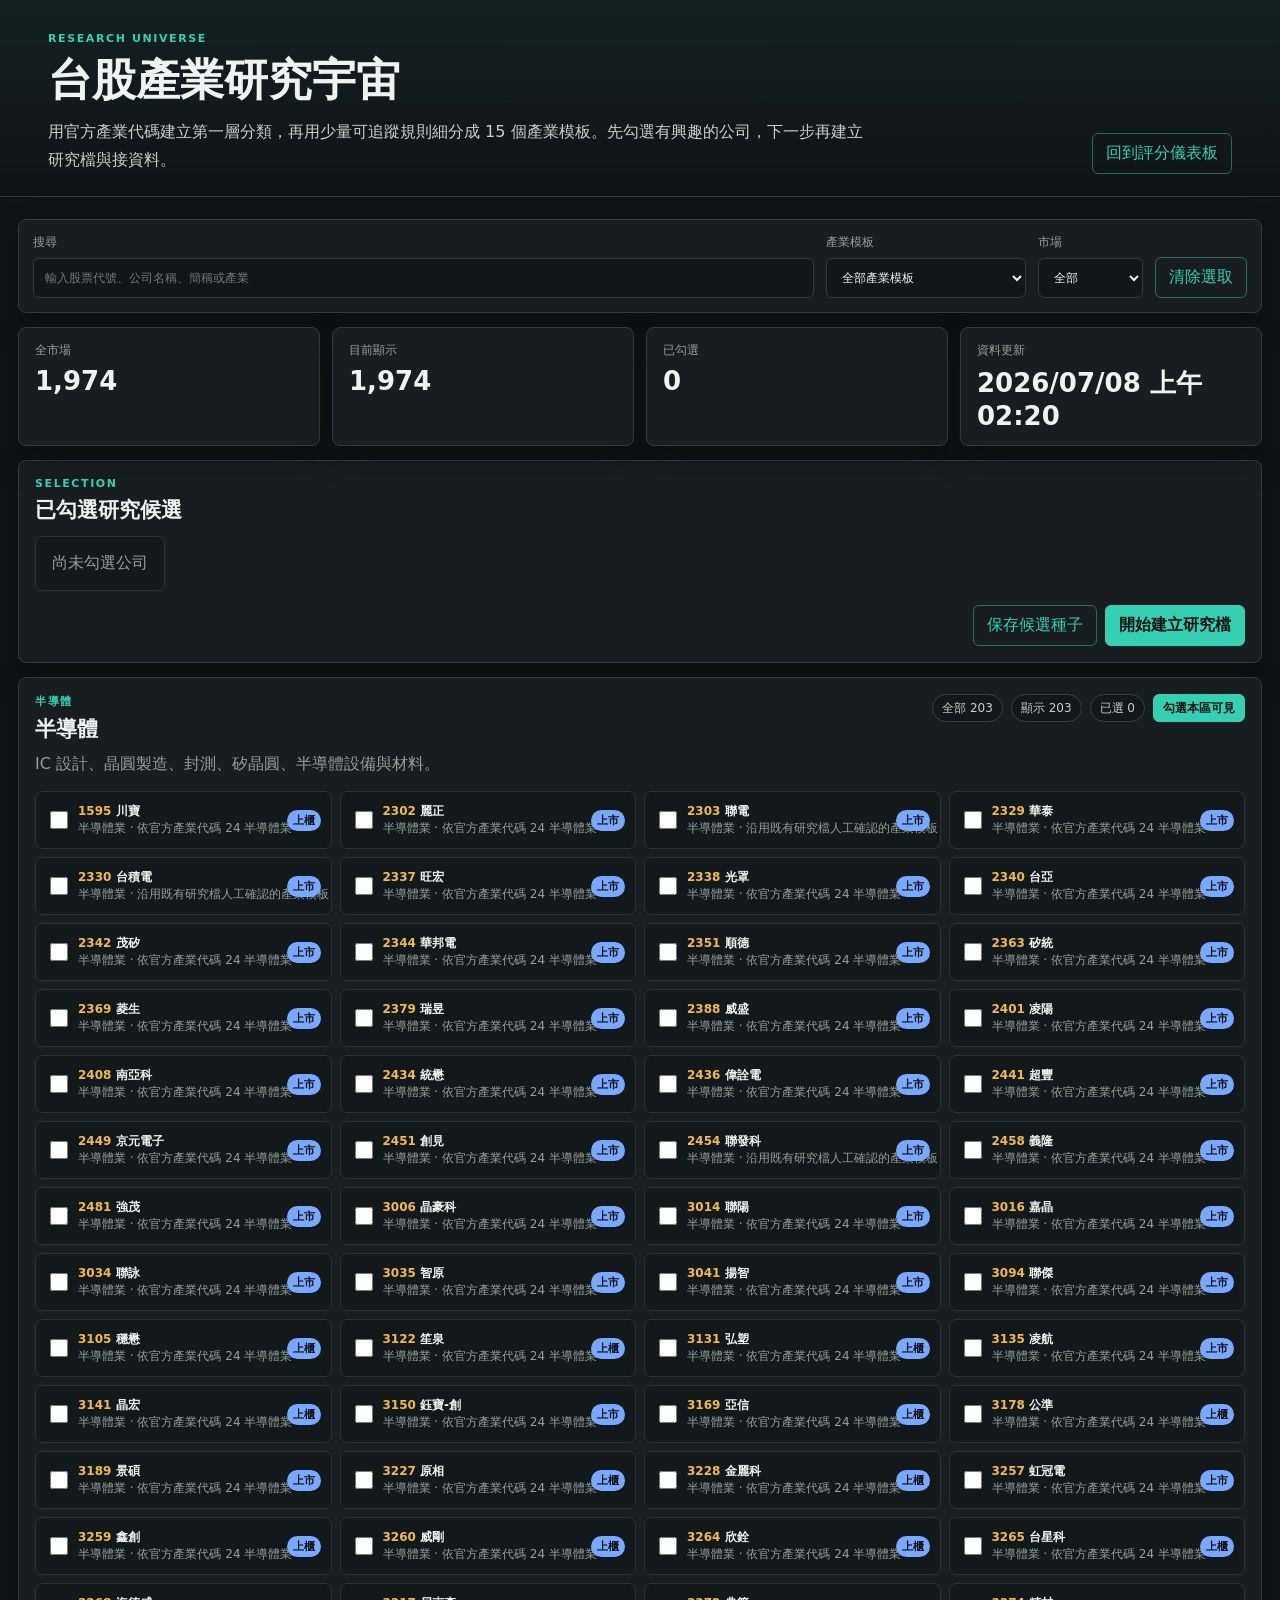
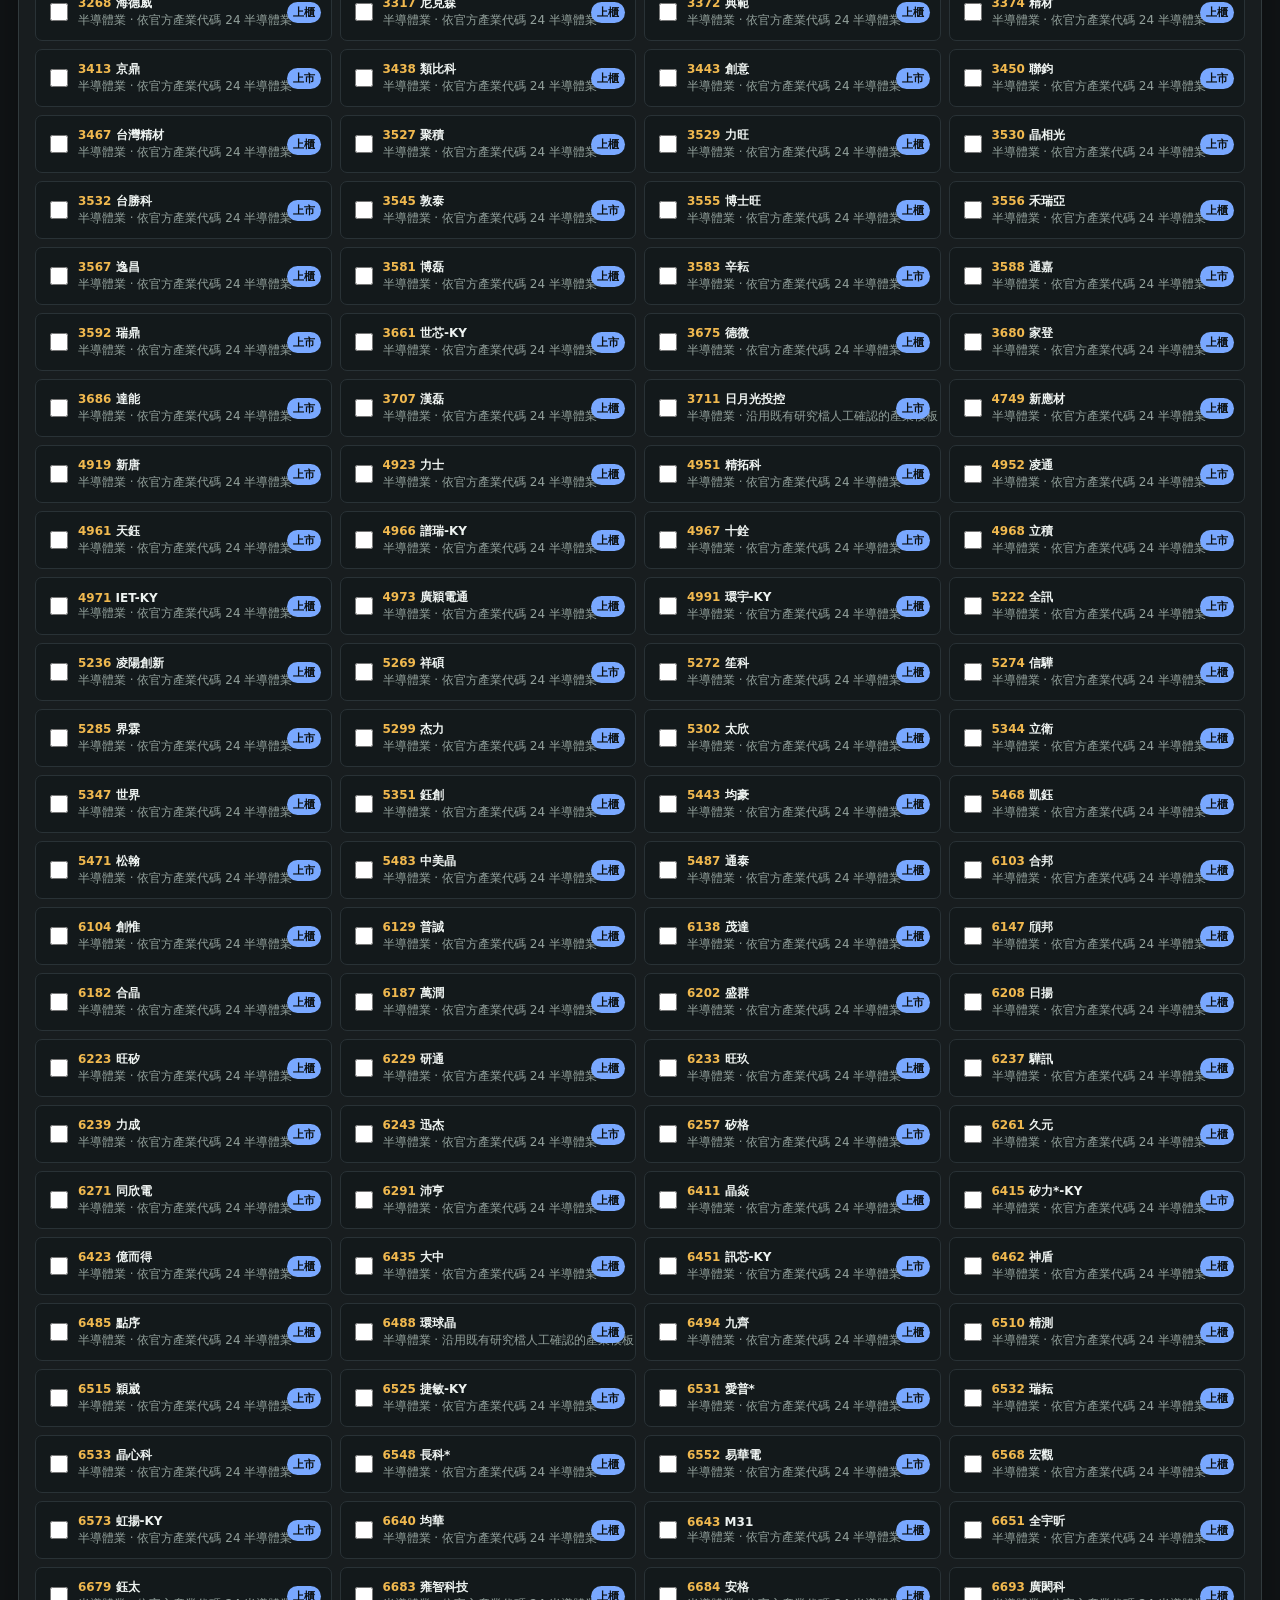
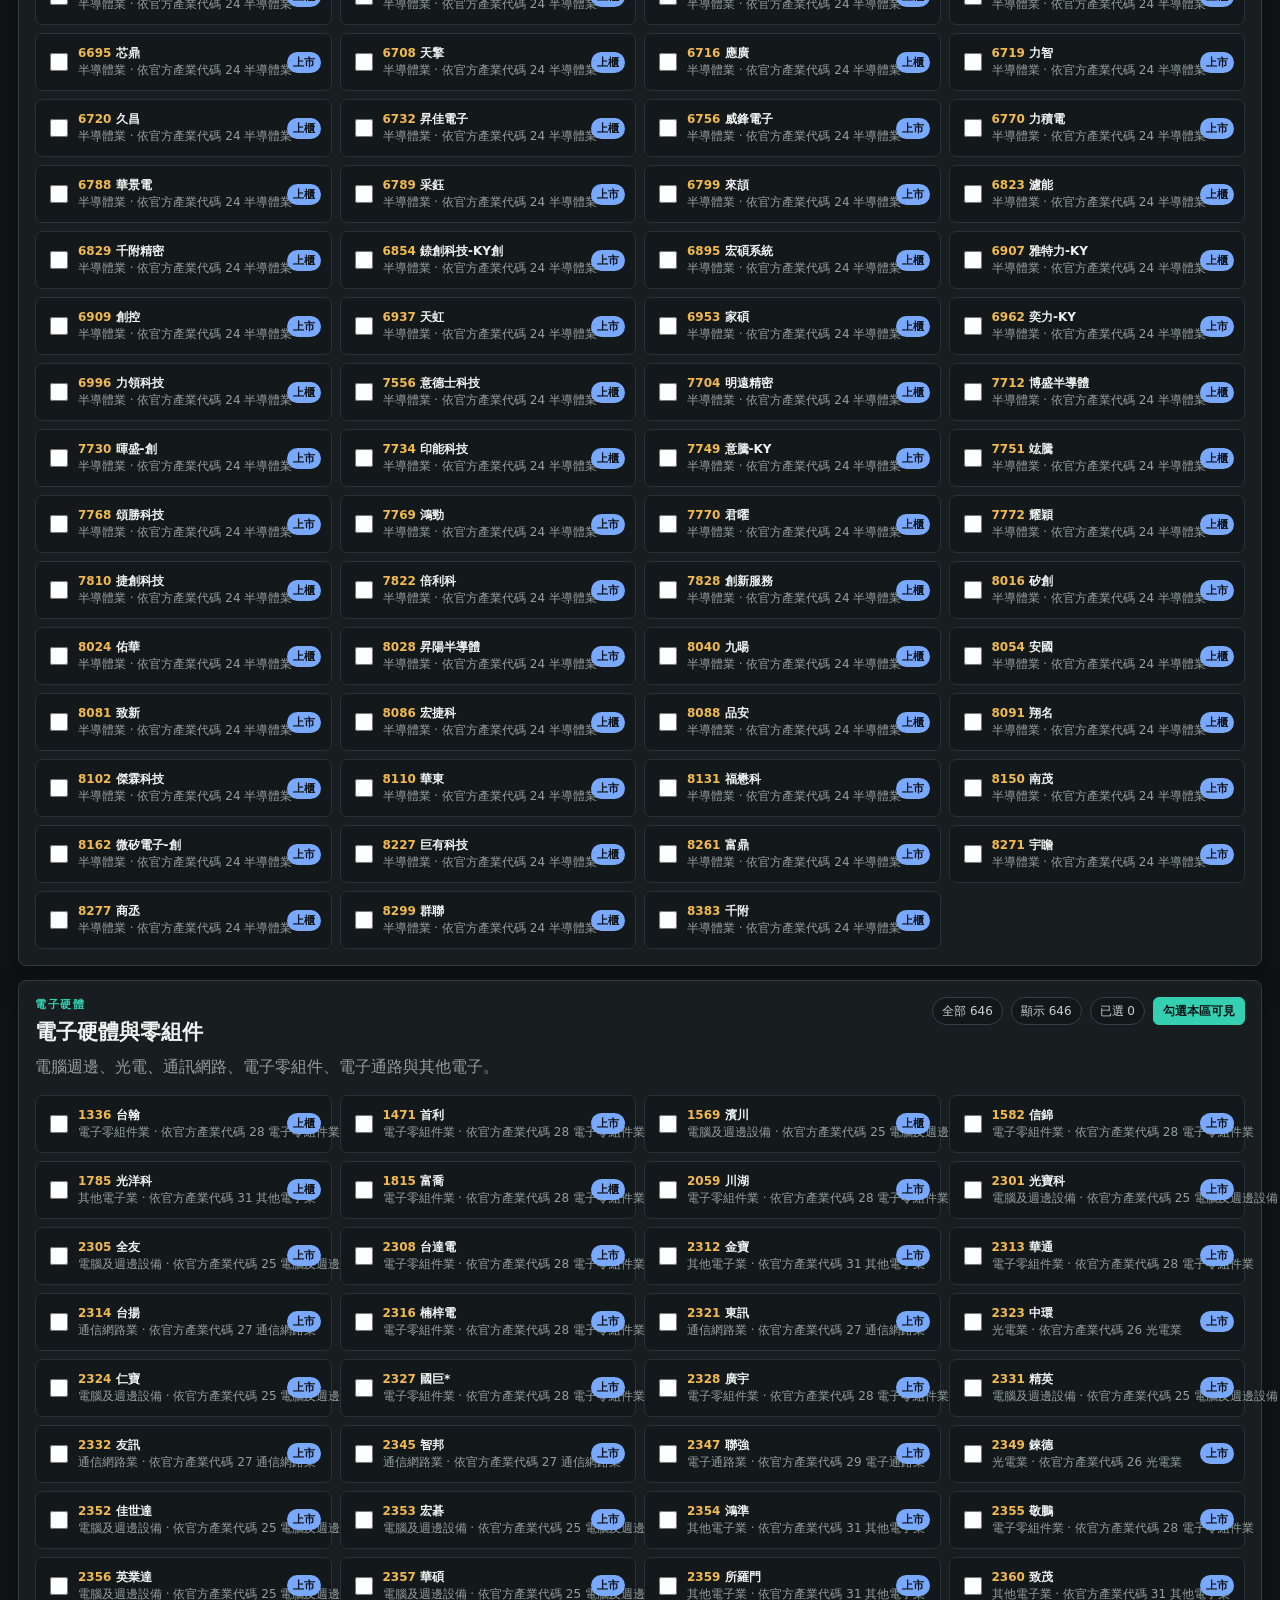
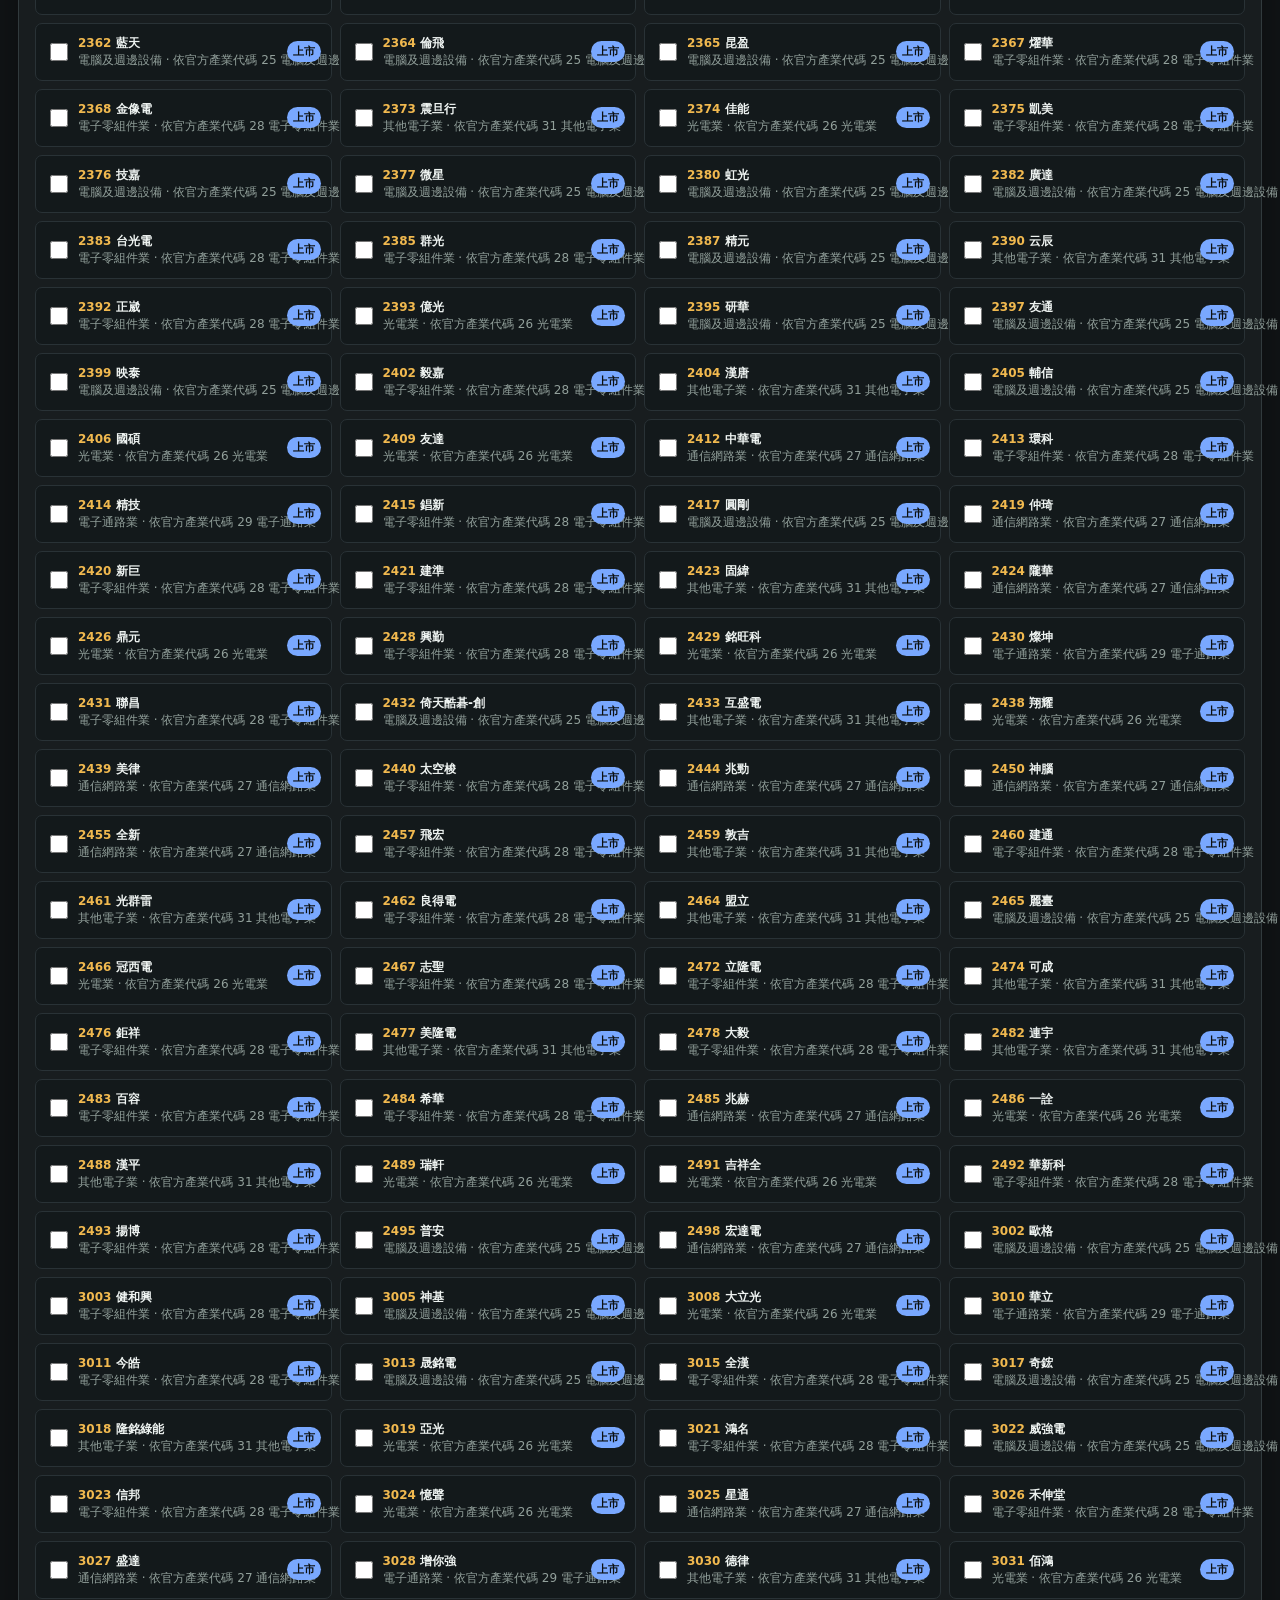
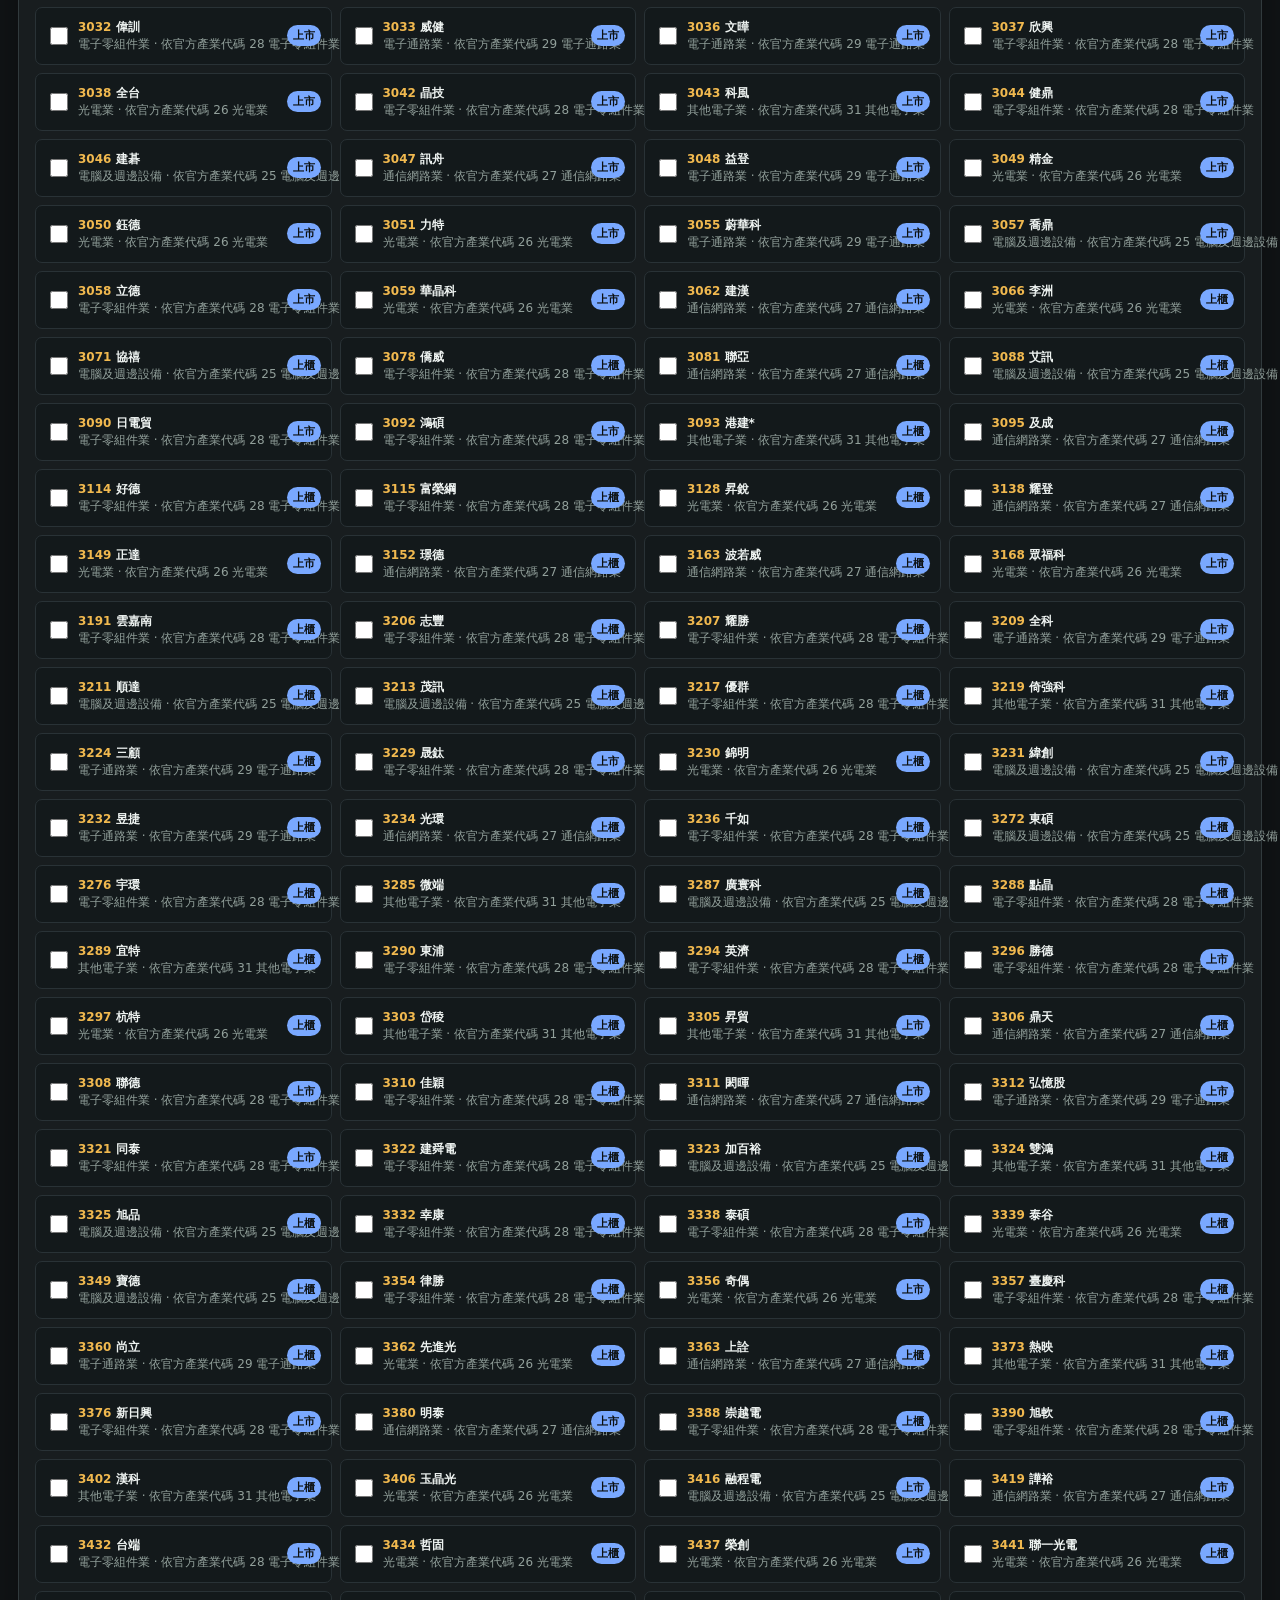
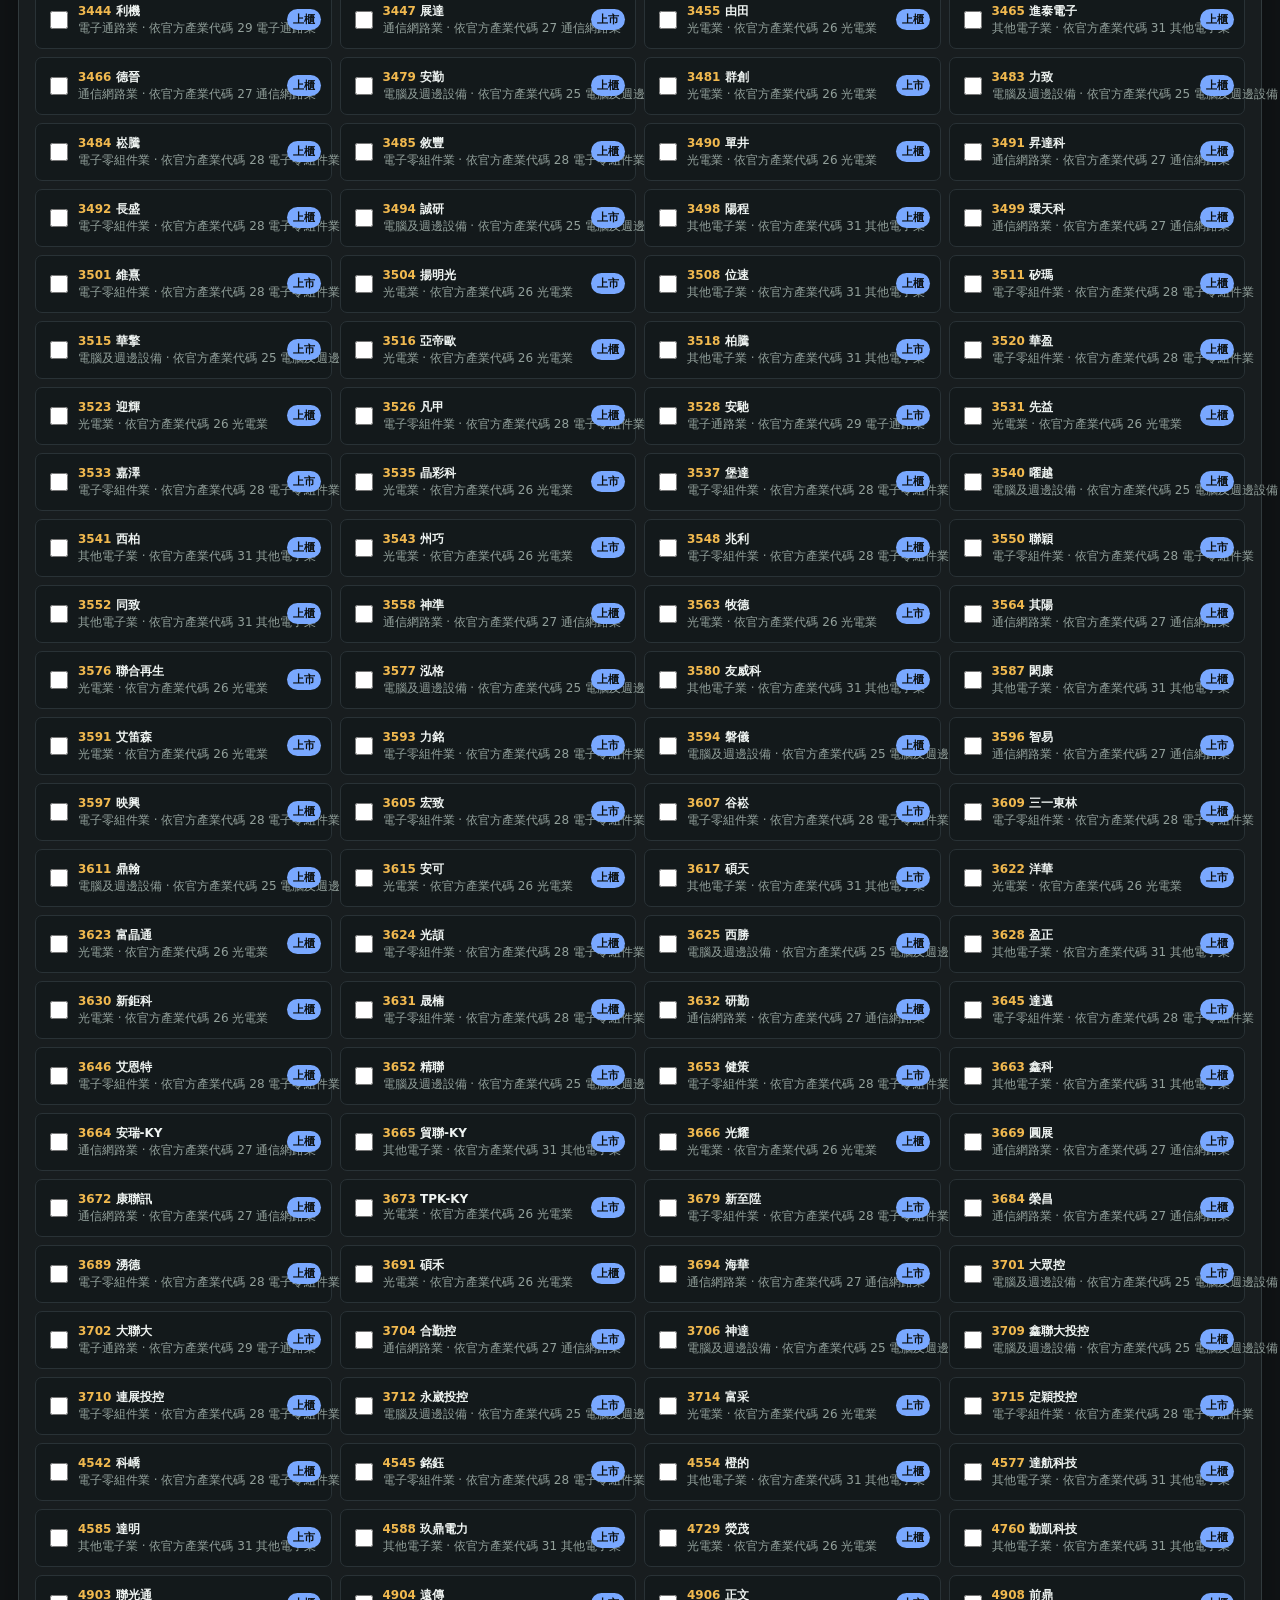
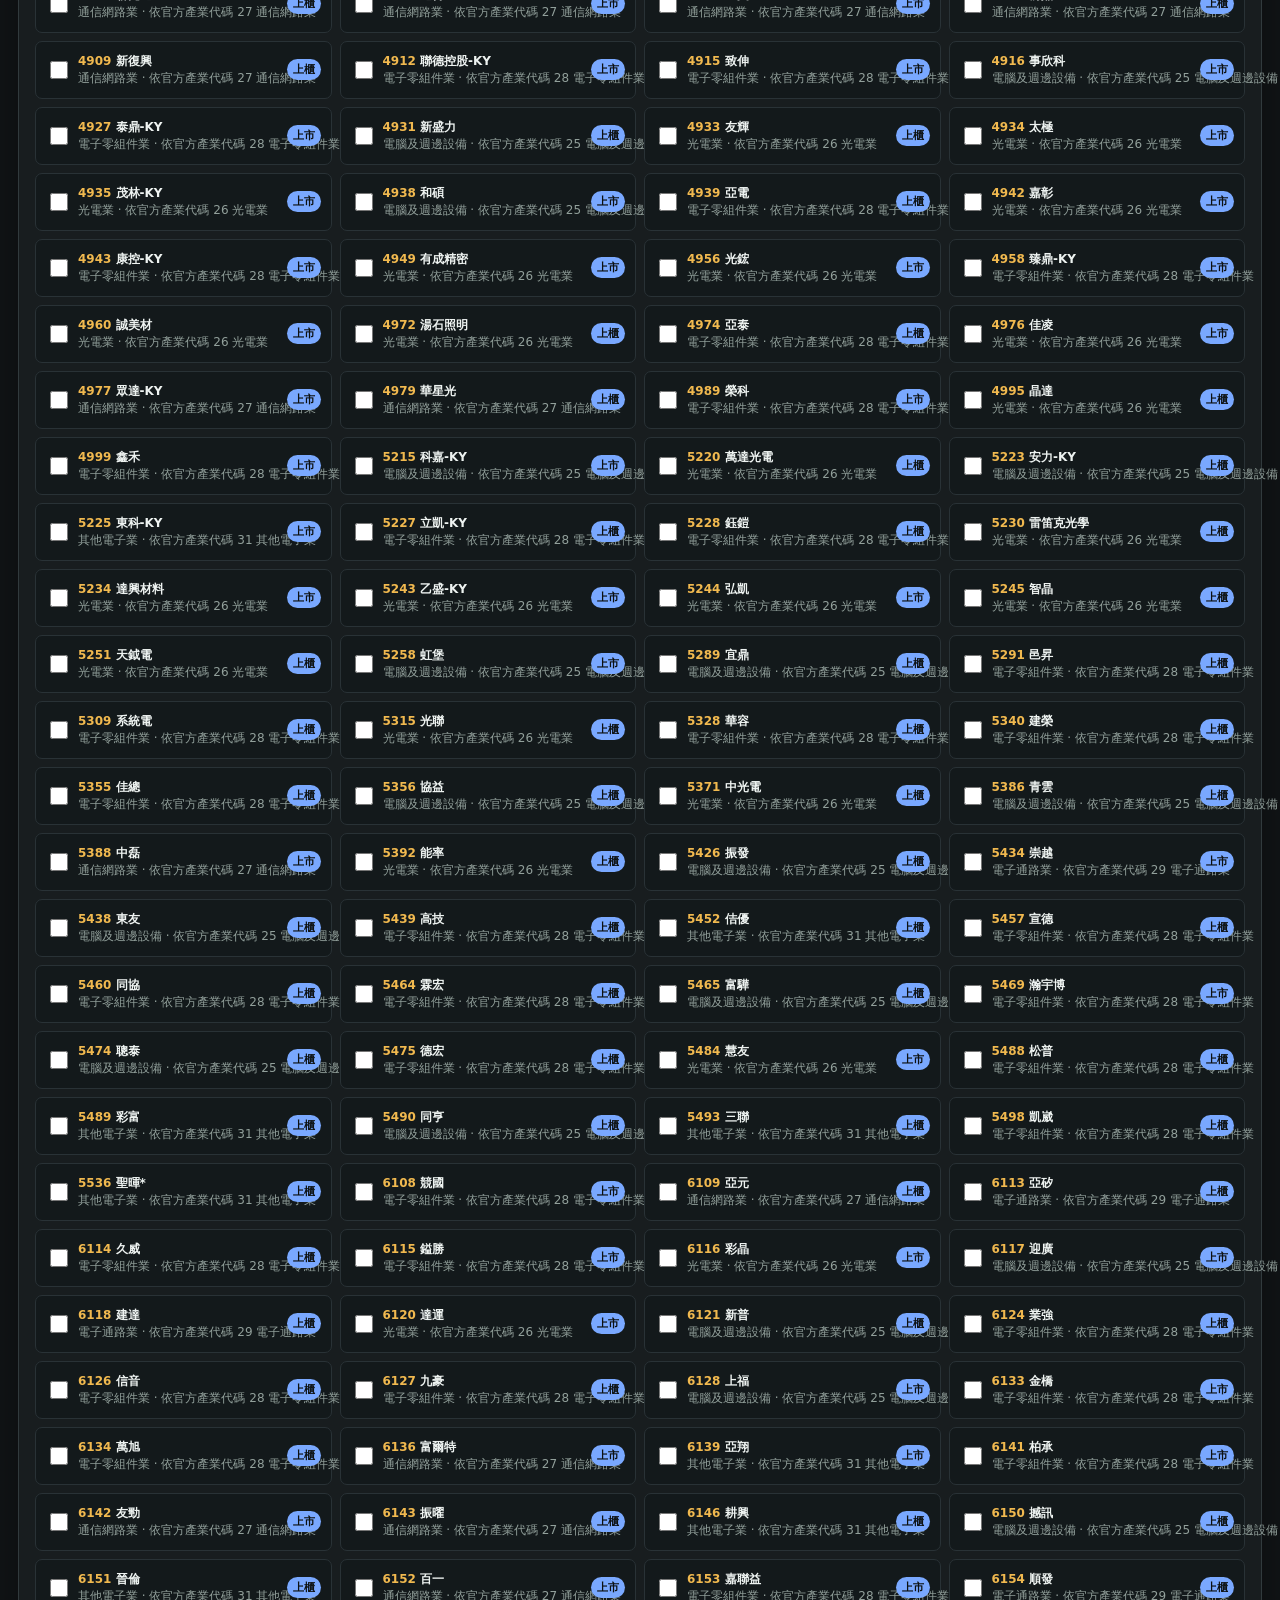
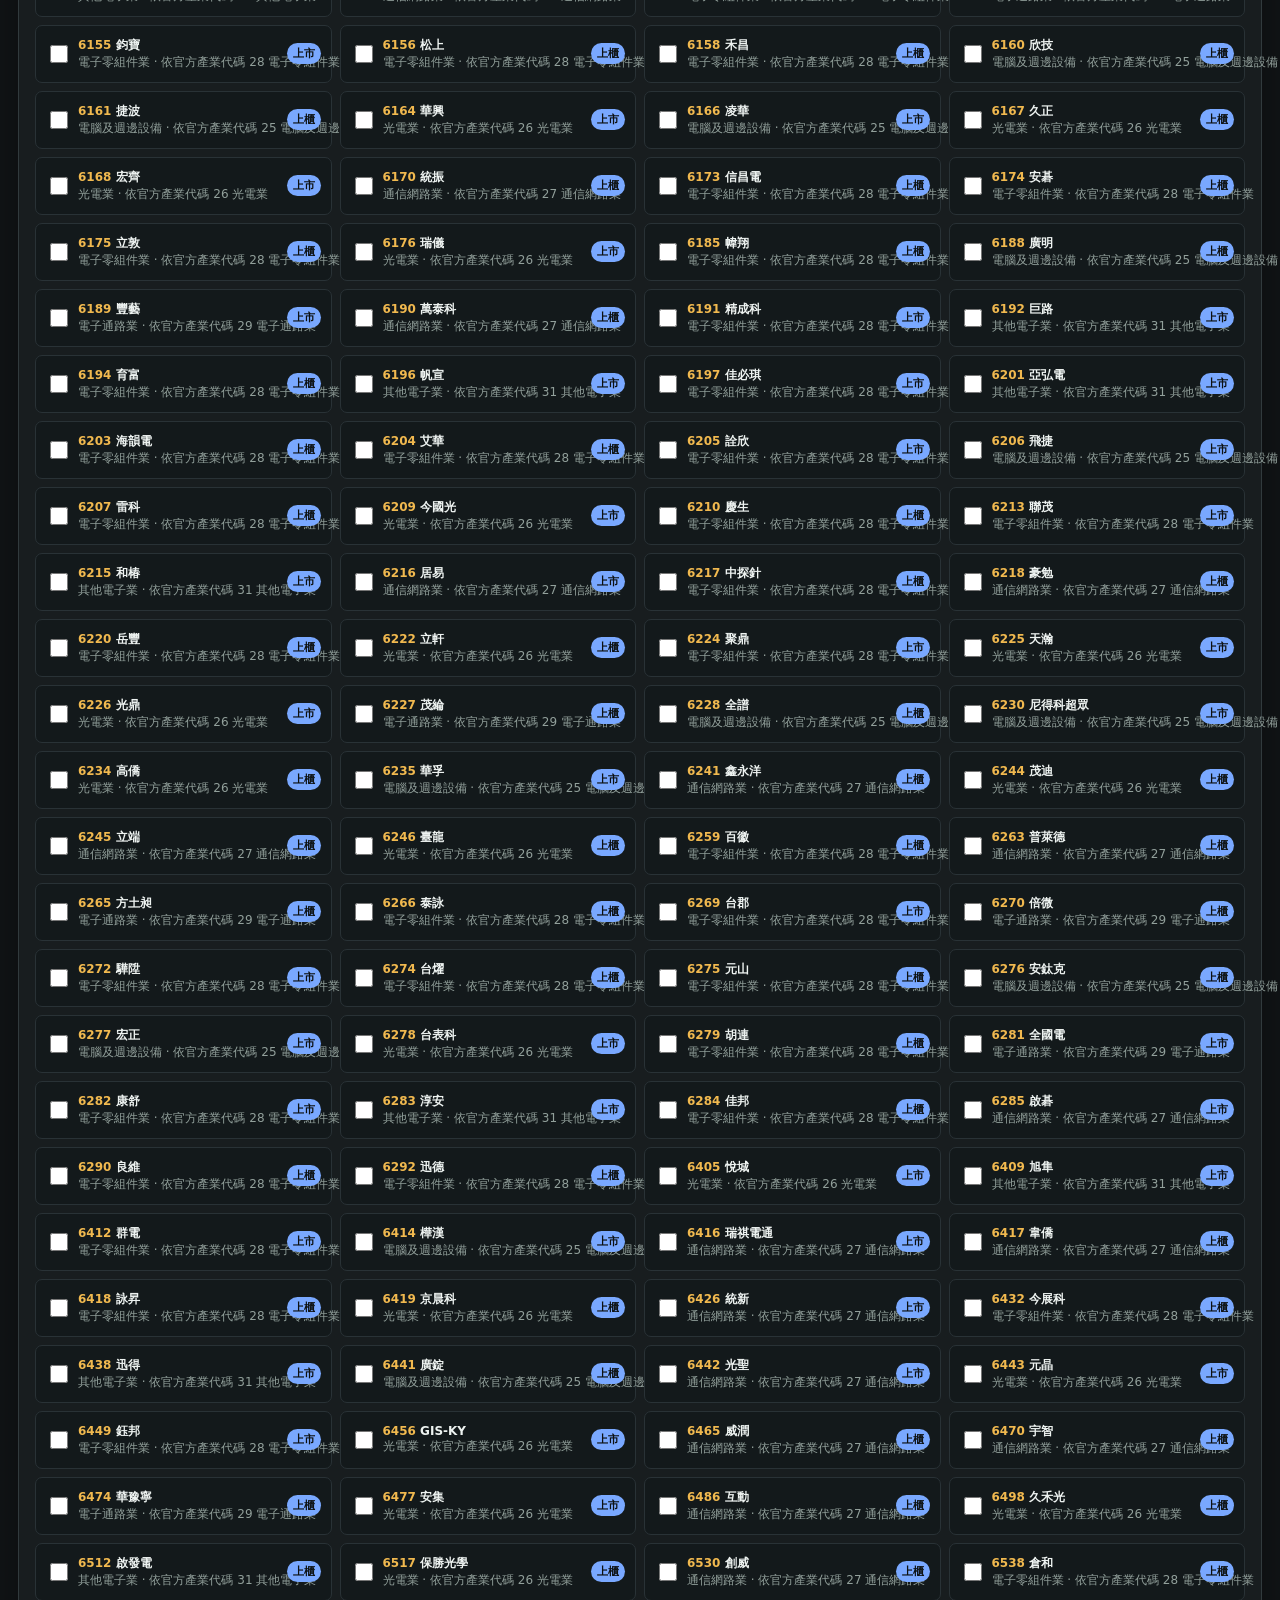
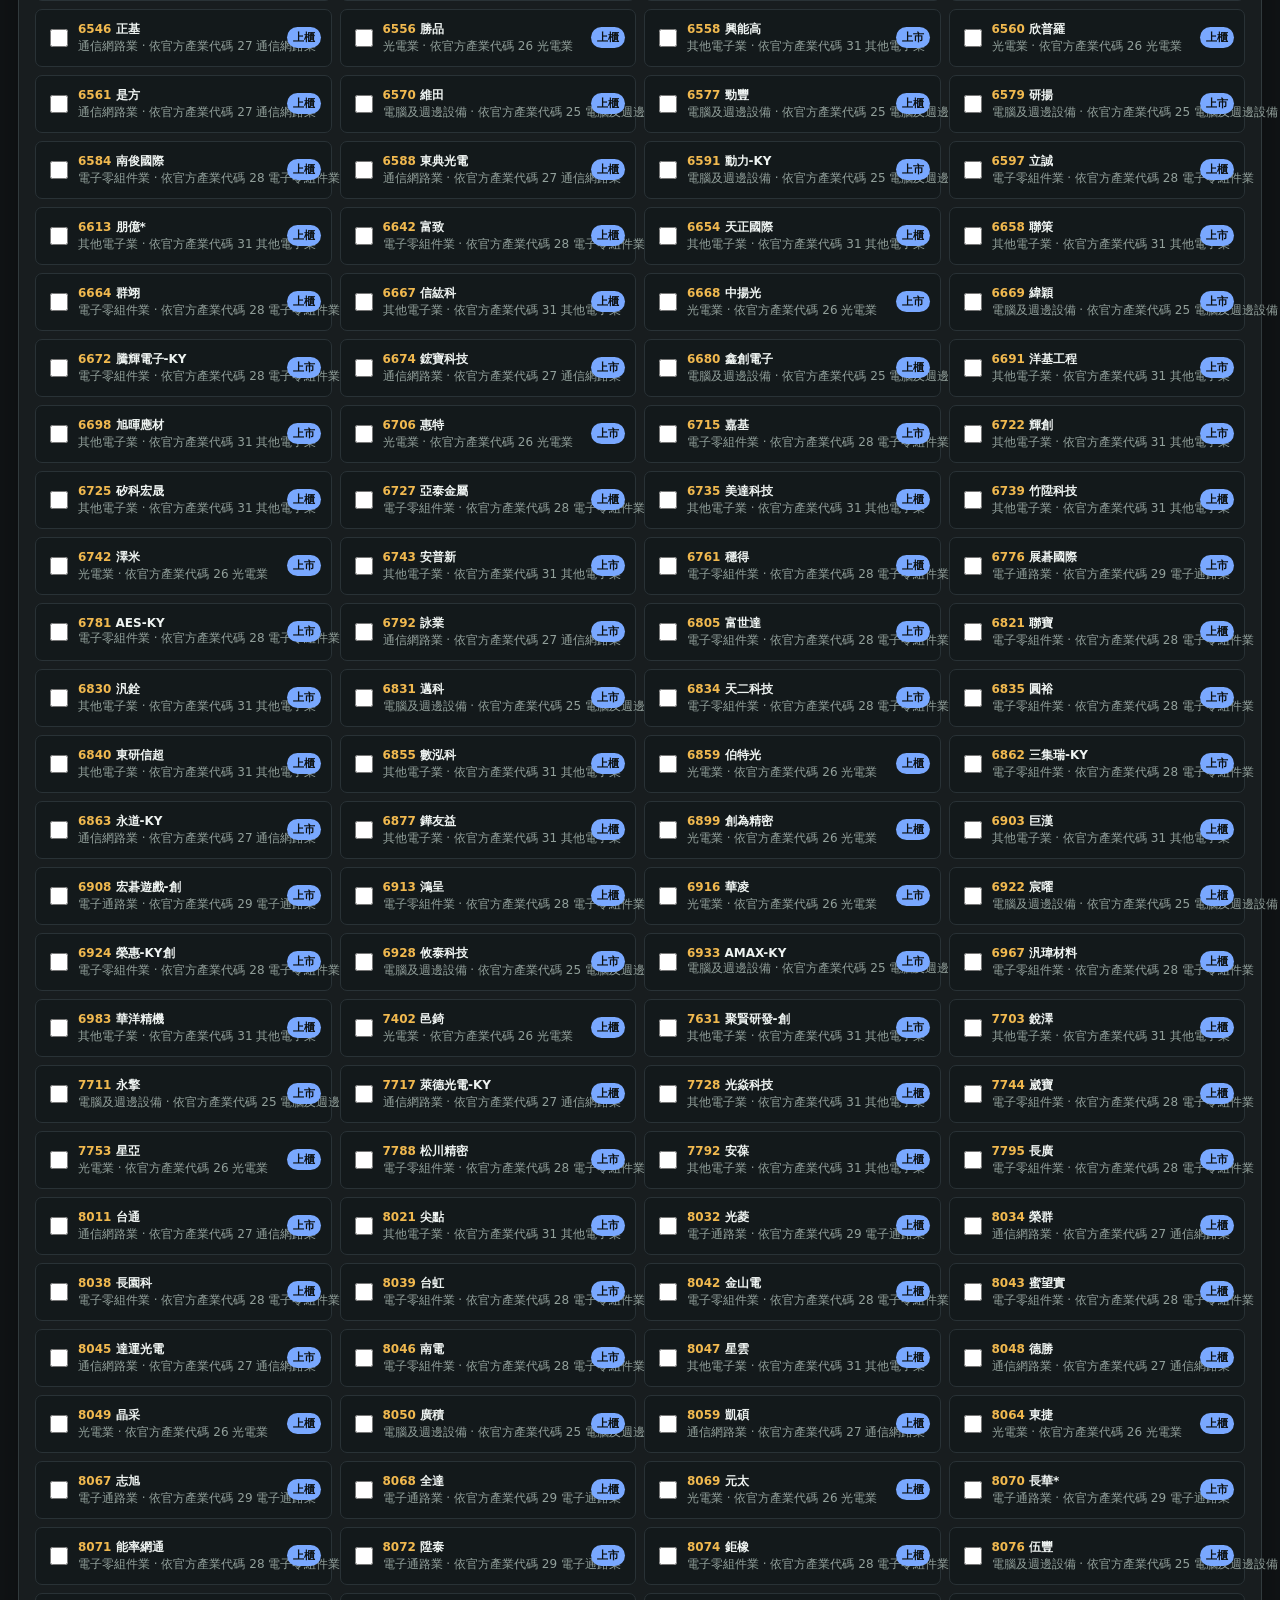
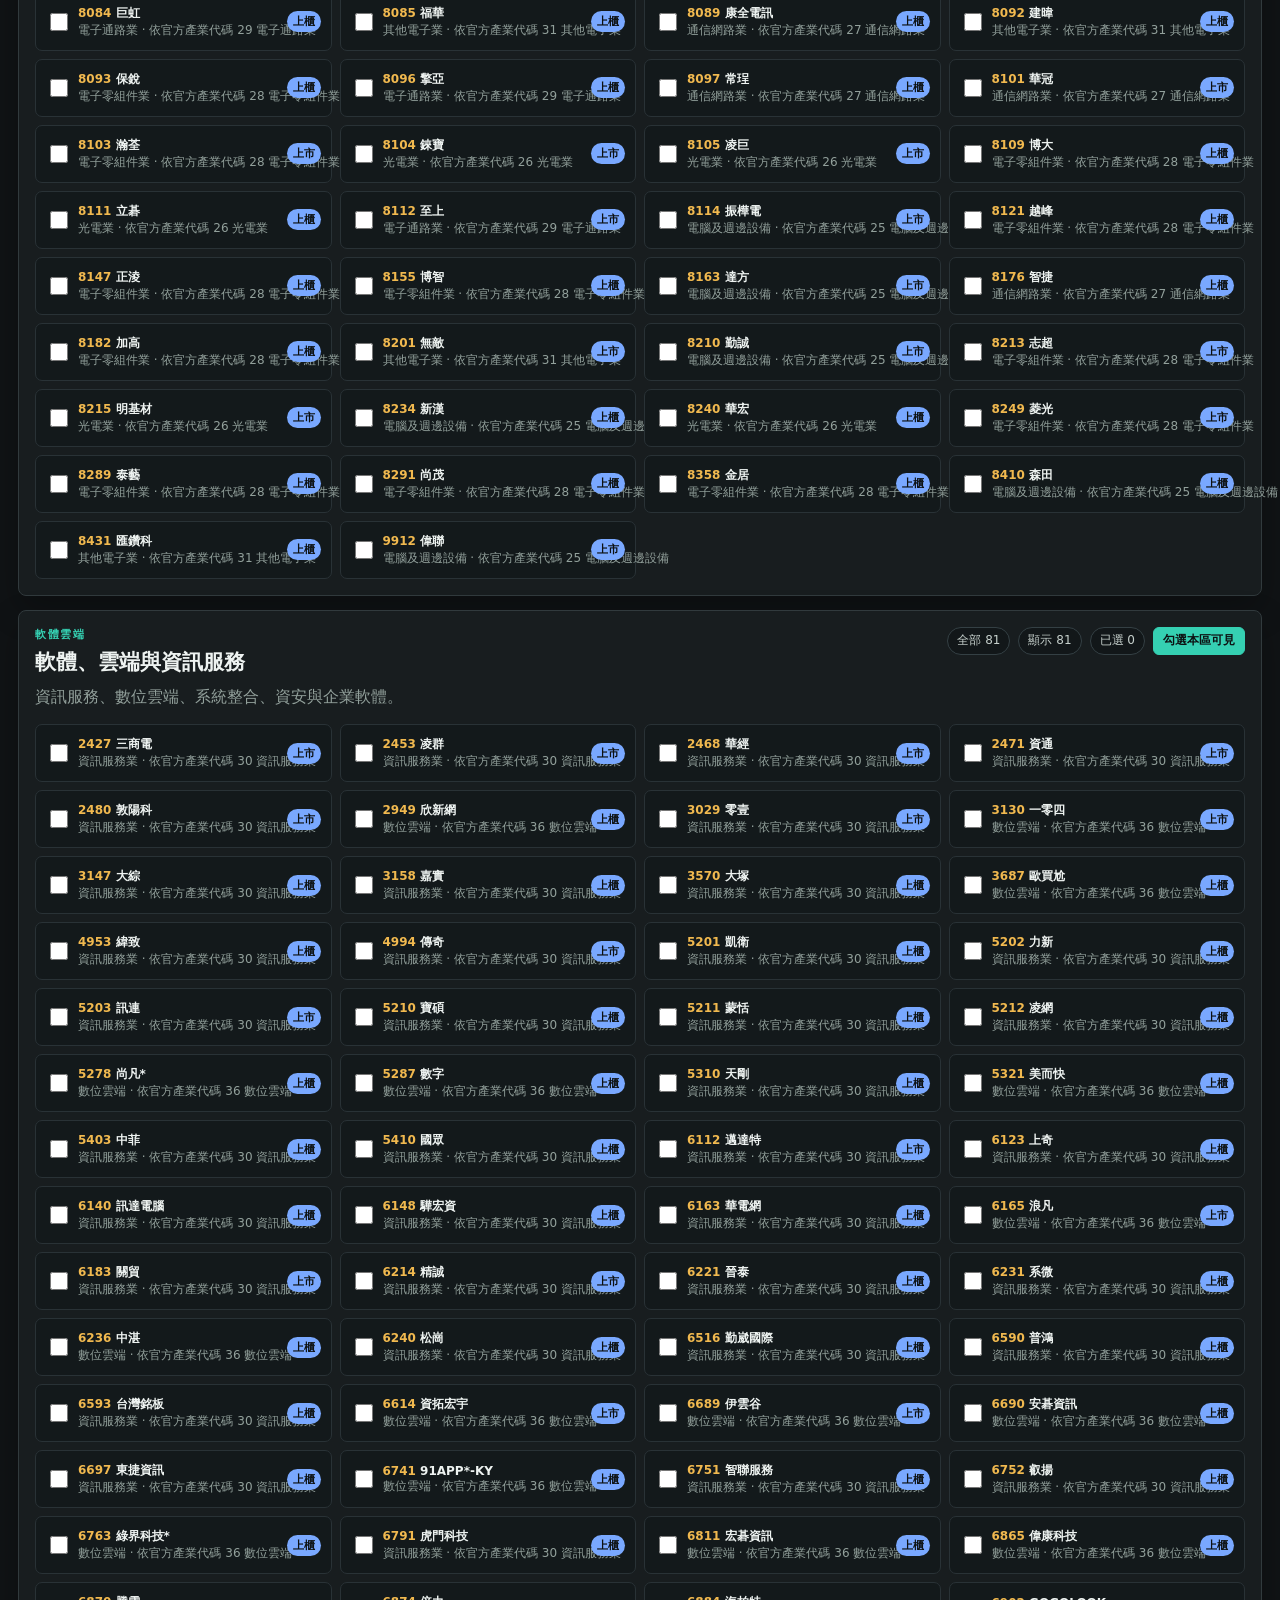
==== universe.html @ 5e8bec45 "Publish static company research dashboard" ====
<!DOCTYPE html>
<html lang="zh-Hant-TW">
<head>
  <meta charset="UTF-8">
  <meta name="viewport" content="width=device-width, initial-scale=1.0">
  <title>台股產業研究宇宙</title>
  <meta name="description" content="依產業模板搜尋、分區與勾選上市上櫃公司，作為後續研究檔建立前的前置篩選器。">
  <link rel="stylesheet" href="css/universe.css?v=0.16">
</head>
<body>
  <header class="page-header">
    <div>
      <p class="eyebrow">Research Universe</p>
      <h1>台股產業研究宇宙</h1>
      <p class="subtitle">用官方產業代碼建立第一層分類，再用少量可追蹤規則細分成 15 個產業模板。先勾選有興趣的公司，下一步再建立研究檔與接資料。</p>
    </div>
    <nav class="header-actions" aria-label="頁面切換">
      <a href="index.html">回到評分儀表板</a>
    </nav>
  </header>

  <main class="layout">
    <section class="toolbar" aria-label="搜尋與選取工具">
      <label class="search-field">
        <span>搜尋</span>
        <input id="search-input" type="search" placeholder="輸入股票代號、公司名稱、簡稱或產業">
      </label>
      <label>
        <span>產業模板</span>
        <select id="template-filter"></select>
      </label>
      <label>
        <span>市場</span>
        <select id="market-filter">
          <option value="all">全部</option>
          <option value="TWSE">上市</option>
          <option value="TPEx">上櫃</option>
        </select>
      </label>
      <button id="clear-button" type="button">清除選取</button>
    </section>

    <section class="summary-strip" aria-label="清單摘要">
      <div>
        <span>全市場</span>
        <strong id="total-count">--</strong>
      </div>
      <div>
        <span>目前顯示</span>
        <strong id="visible-count">--</strong>
      </div>
      <div>
        <span>已勾選</span>
        <strong id="selected-count">0</strong>
      </div>
      <div>
        <span>資料更新</span>
        <strong id="generated-at">--</strong>
      </div>
    </section>

    <section class="selected-panel" aria-label="已勾選公司">
      <div class="panel-heading">
        <div>
          <p class="eyebrow">Selection</p>
          <h2>已勾選研究候選</h2>
        </div>
        <span id="copy-status" class="status-text" aria-live="polite"></span>
      </div>
      <div id="selected-list" class="selected-list"></div>
      <div class="selection-actions">
        <button id="save-seed-button" type="button">保存候選種子</button>
        <button id="start-research-button" type="button" class="primary-action">開始建立研究檔</button>
      </div>
    </section>

    <section id="template-sections" class="template-sections" aria-live="polite"></section>
  </main>

  <script src="js/universe.js?v=0.16"></script>
</body>
</html>
---- css/universe.css ----
:root {
  --bg: #101315;
  --panel: #181d1f;
  --panel-strong: #202629;
  --line: #313a3d;
  --text: #eef3f1;
  --soft: #c6d0cc;
  --muted: #92a09b;
  --teal: #35d0b2;
  --amber: #f1b94f;
  --blue: #79a8ff;
  --rose: #e9707b;
  --ink: #0d1112;
  --shadow: 0 14px 34px rgba(0, 0, 0, .24);
}

* {
  box-sizing: border-box;
}

body {
  min-height: 100vh;
  margin: 0;
  background: var(--bg);
  color: var(--text);
  font-family: "Noto Sans TC", "Microsoft JhengHei", system-ui, sans-serif;
}

button,
input,
select {
  font: inherit;
}

.page-header {
  display: flex;
  justify-content: space-between;
  gap: 24px;
  padding: 32px clamp(18px, 4vw, 48px) 22px;
  border-bottom: 1px solid var(--line);
  background: linear-gradient(180deg, rgba(53, 208, 178, .08), transparent);
}

.eyebrow {
  margin: 0 0 6px;
  color: var(--teal);
  font-size: 11px;
  font-weight: 800;
  letter-spacing: 1.6px;
  text-transform: uppercase;
}

h1,
h2,
h3,
p {
  margin-top: 0;
}

h1 {
  margin-bottom: 8px;
  font-size: clamp(28px, 4vw, 44px);
  letter-spacing: 0;
}

h2 {
  margin-bottom: 0;
  font-size: 21px;
}

h3 {
  margin-bottom: 3px;
  font-size: 16px;
}

.subtitle {
  max-width: 820px;
  margin-bottom: 0;
  color: var(--soft);
  line-height: 1.75;
}

.header-actions {
  display: flex;
  align-items: flex-end;
}

.header-actions a,
button {
  min-height: 40px;
  padding: 9px 13px;
  color: var(--teal);
  background: transparent;
  border: 1px solid rgba(53, 208, 178, .45);
  border-radius: 6px;
  text-decoration: none;
  cursor: pointer;
}

button:hover,
.header-actions a:hover {
  border-color: var(--teal);
  background: rgba(53, 208, 178, .08);
}

.layout {
  width: min(1440px, calc(100% - 36px));
  margin: 22px auto 56px;
}

.toolbar {
  display: grid;
  grid-template-columns: minmax(260px, 1fr) 200px 105px auto;
  gap: 12px;
  align-items: end;
  padding: 14px;
  background: var(--panel);
  border: 1px solid var(--line);
  border-radius: 8px;
  box-shadow: var(--shadow);
}

label {
  display: grid;
  gap: 7px;
  color: var(--muted);
  font-size: 12px;
}

input,
select {
  width: 100%;
  min-height: 40px;
  padding: 9px 11px;
  color: var(--text);
  background: #111618;
  border: 1px solid var(--line);
  border-radius: 6px;
}

input:focus,
select:focus,
button:focus,
a:focus {
  outline: 2px solid rgba(53, 208, 178, .55);
  outline-offset: 2px;
}

.summary-strip {
  display: grid;
  grid-template-columns: repeat(4, minmax(0, 1fr));
  gap: 12px;
  margin: 14px 0;
}

.summary-strip div,
.selected-panel,
.template-section {
  background: var(--panel);
  border: 1px solid var(--line);
  border-radius: 8px;
  box-shadow: var(--shadow);
}

.summary-strip div {
  padding: 14px 16px;
}

.summary-strip span {
  display: block;
  color: var(--muted);
  font-size: 12px;
}

.summary-strip strong {
  display: block;
  margin-top: 7px;
  color: var(--text);
  font-size: 26px;
}

.selected-panel {
  margin-bottom: 14px;
  padding: 16px;
}

.panel-heading,
.section-heading {
  display: flex;
  justify-content: space-between;
  gap: 16px;
  align-items: start;
  margin-bottom: 12px;
}

.status-text {
  color: var(--amber);
  font-size: 12px;
}

.selected-list {
  display: flex;
  flex-wrap: wrap;
  gap: 8px;
  min-height: 30px;
}

.selection-actions {
  display: flex;
  flex-wrap: wrap;
  justify-content: flex-end;
  gap: 8px;
  margin-top: 14px;
}

.primary-action {
  color: var(--ink);
  background: var(--teal);
  border-color: var(--teal);
  font-weight: 800;
}

button:disabled {
  cursor: wait;
  opacity: .65;
}

.selected-chip {
  display: inline-flex;
  align-items: center;
  gap: 7px;
  max-width: 100%;
  padding: 5px 8px;
  color: var(--soft);
  background: #121719;
  border: 1px solid #334044;
  border-radius: 999px;
  font-size: 12px;
}

.chip-remove {
  width: 18px;
  height: 18px;
  display: grid;
  place-items: center;
  padding: 0;
  min-height: 0;
  color: var(--rose);
  border-color: rgba(233, 112, 123, .35);
  border-radius: 50%;
}

.template-sections {
  display: grid;
  gap: 14px;
}

.template-section {
  padding: 16px;
}

.section-meta {
  display: flex;
  flex-wrap: wrap;
  justify-content: flex-end;
  gap: 8px;
}

.pill {
  display: inline-flex;
  align-items: center;
  min-height: 26px;
  padding: 4px 9px;
  color: var(--soft);
  background: #121719;
  border: 1px solid #344044;
  border-radius: 999px;
  font-size: 12px;
}

.select-visible {
  min-height: 28px;
  padding: 4px 9px;
  color: var(--ink);
  background: var(--teal);
  border-color: var(--teal);
  font-size: 12px;
  font-weight: 800;
}

.template-description {
  max-width: 820px;
  margin: -4px 0 14px;
  color: var(--muted);
  line-height: 1.65;
}

.company-grid {
  display: grid;
  grid-template-columns: repeat(auto-fill, minmax(238px, 1fr));
  gap: 8px;
}

.company-row {
  display: grid;
  grid-template-columns: 24px minmax(0, 1fr) auto;
  gap: 8px;
  align-items: center;
  min-height: 58px;
  padding: 9px 10px;
  background: #13191b;
  border: 1px solid #293236;
  border-radius: 7px;
}

.company-row input {
  width: 18px;
  min-height: 18px;
  accent-color: var(--teal);
}

.company-main {
  min-width: 0;
}

.company-name {
  overflow: hidden;
  color: var(--text);
  font-weight: 800;
  text-overflow: ellipsis;
  white-space: nowrap;
}

.company-sub {
  margin-top: 4px;
  overflow: hidden;
  color: var(--muted);
  font-size: 12px;
  text-overflow: ellipsis;
  white-space: nowrap;
}

.ticker {
  color: var(--amber);
  font-weight: 800;
}

.market-badge {
  padding: 3px 6px;
  color: var(--ink);
  background: var(--blue);
  border-radius: 999px;
  font-size: 11px;
  font-weight: 800;
}

.empty-state,
.error-state {
  padding: 16px;
  color: var(--muted);
  background: #13191b;
  border: 1px solid #293236;
  border-radius: 7px;
}

.error-state {
  color: var(--rose);
}

@media (max-width: 980px) {
  .page-header,
  .toolbar,
  .summary-strip {
    grid-template-columns: 1fr 1fr;
  }

  .page-header {
    display: grid;
  }
}

@media (max-width: 680px) {
  .layout {
    width: min(100% - 24px, 1440px);
  }

  .toolbar,
  .summary-strip,
  .panel-heading,
  .section-heading {
    grid-template-columns: 1fr;
  }

  .panel-heading,
  .section-heading {
    display: grid;
  }

  .section-meta {
    justify-content: flex-start;
  }
}
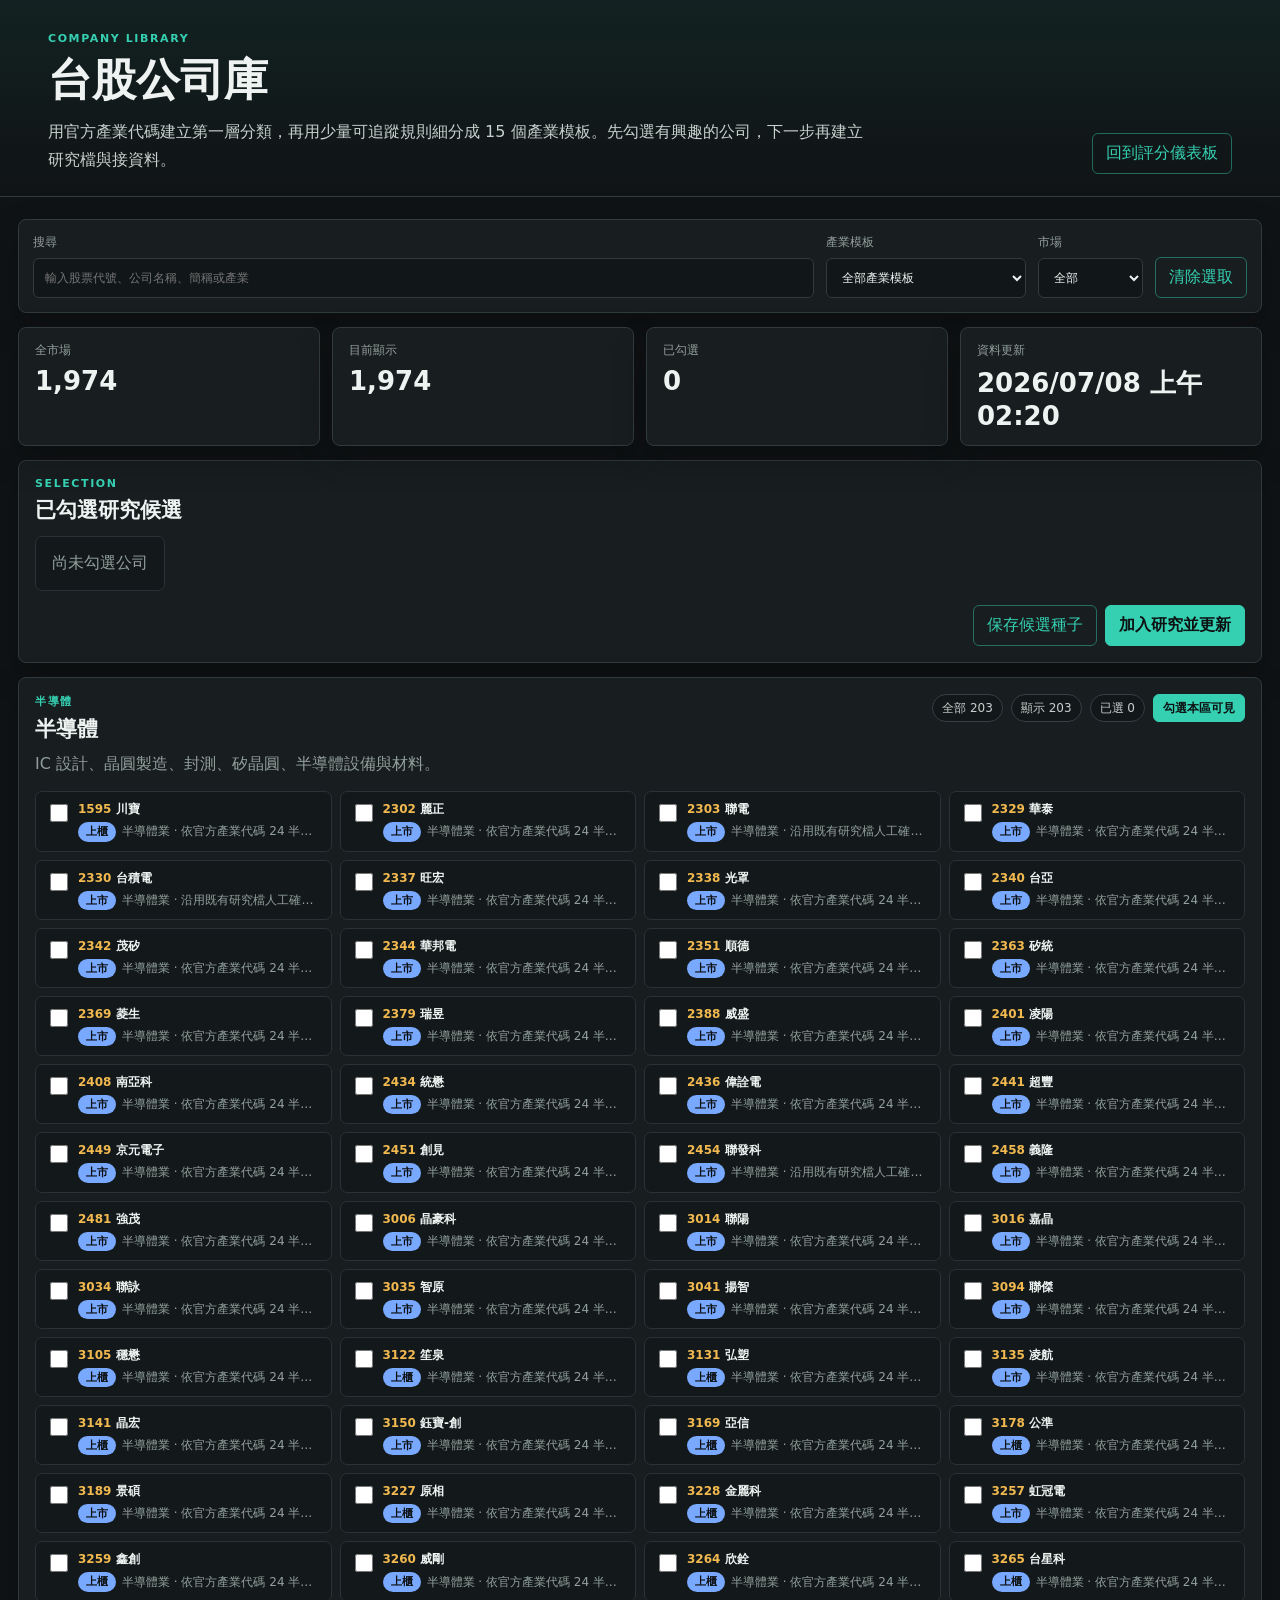
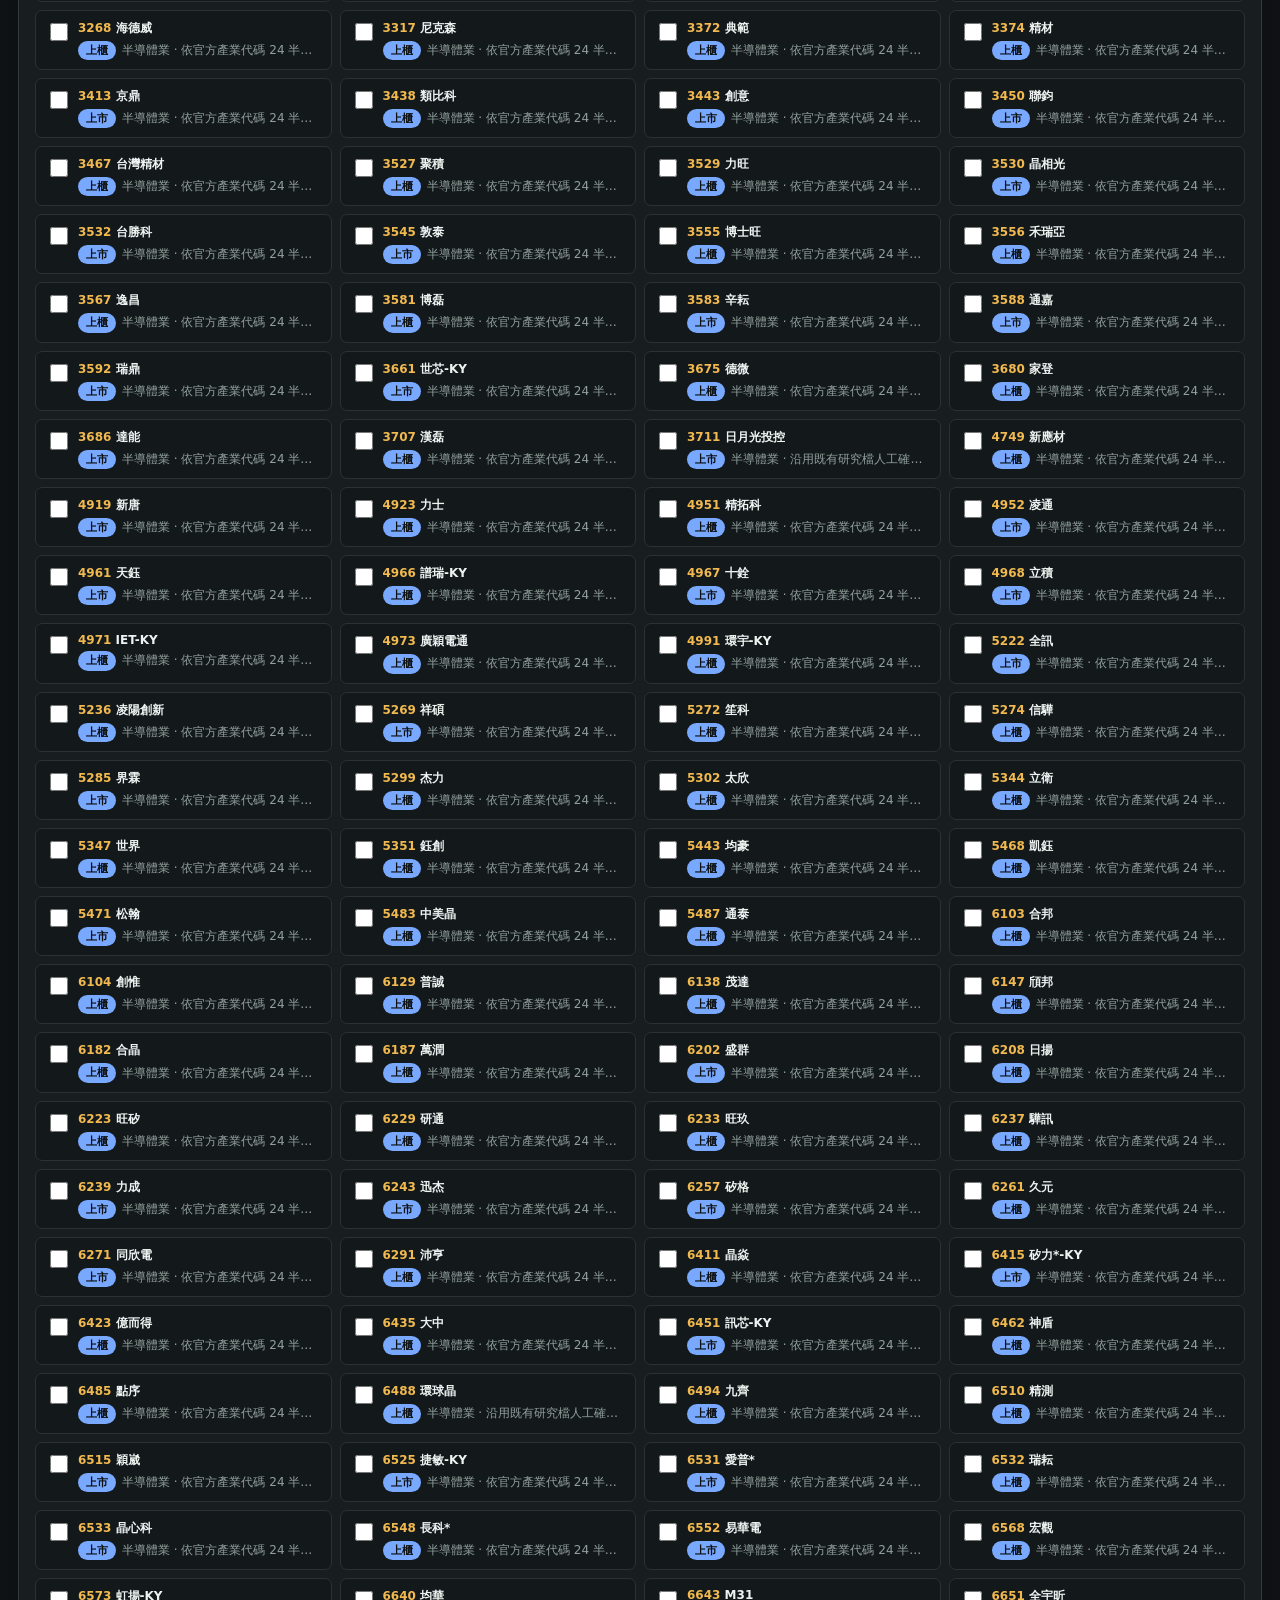
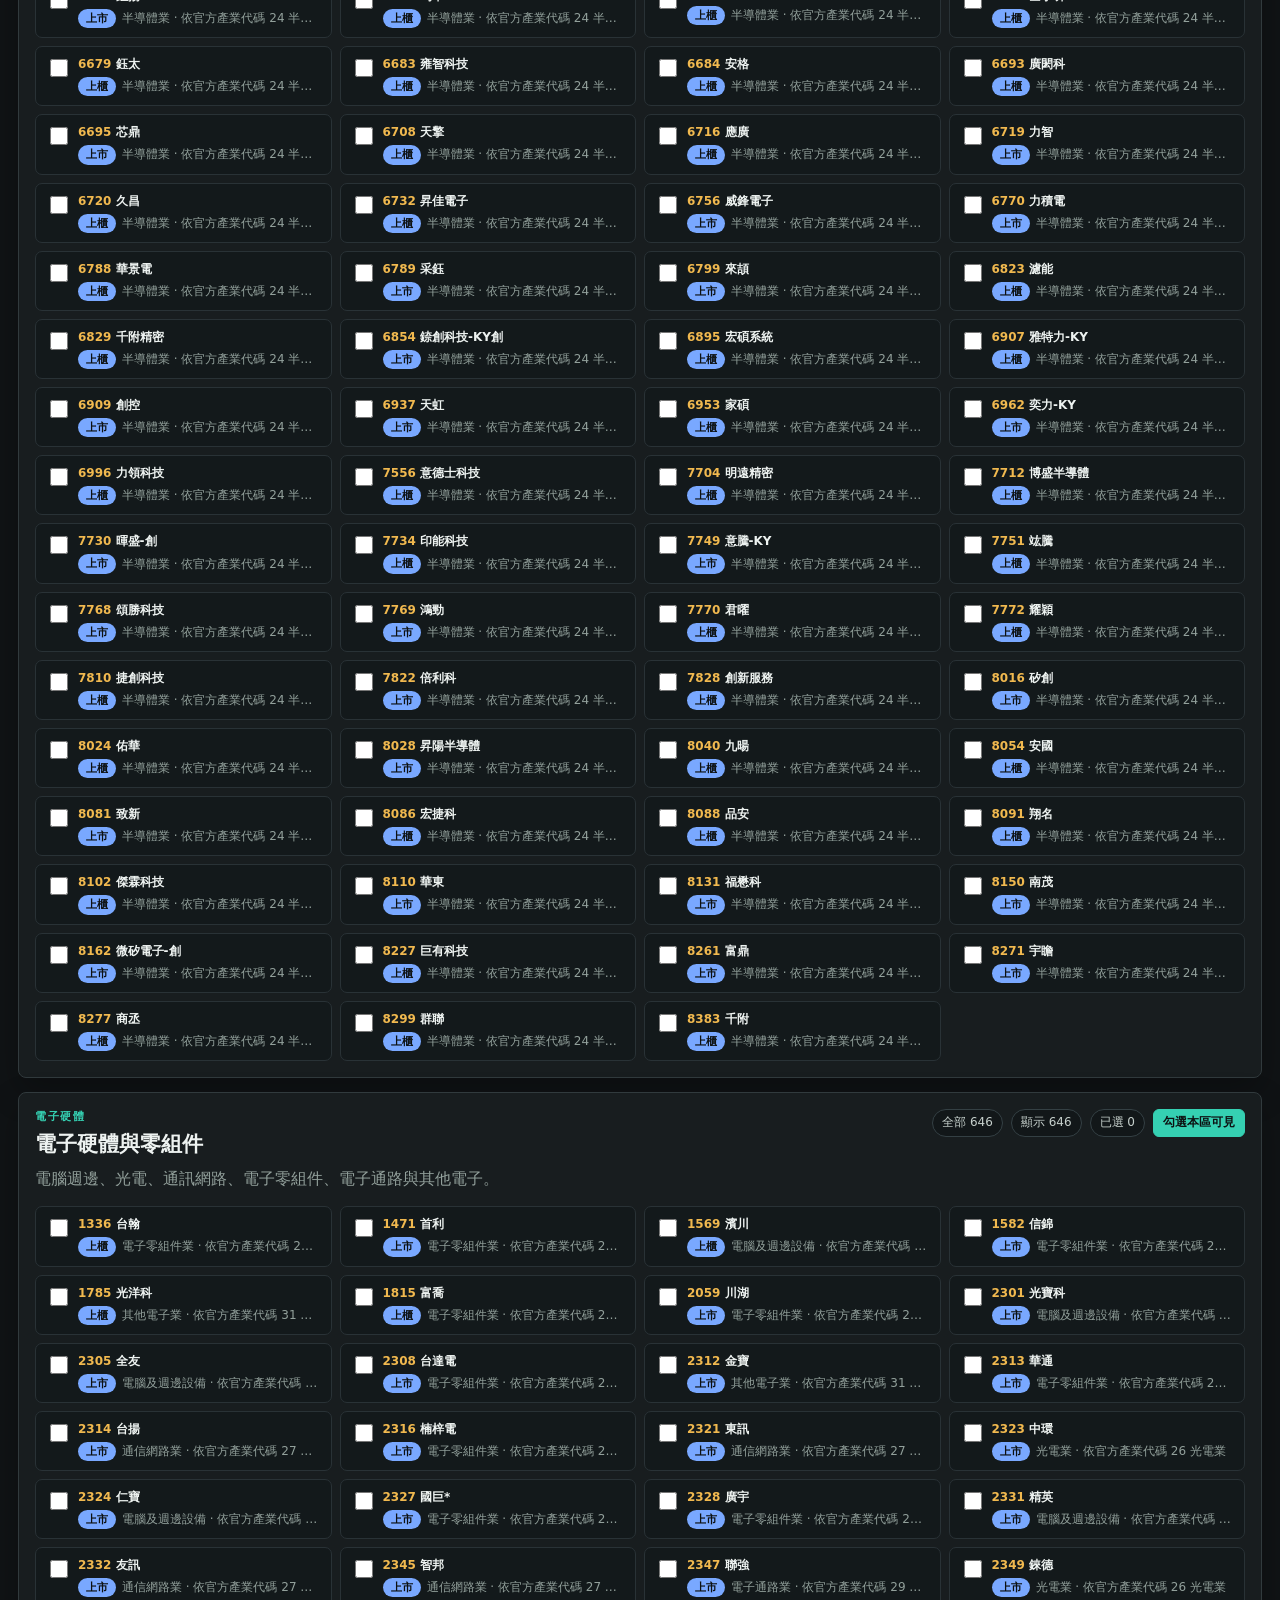
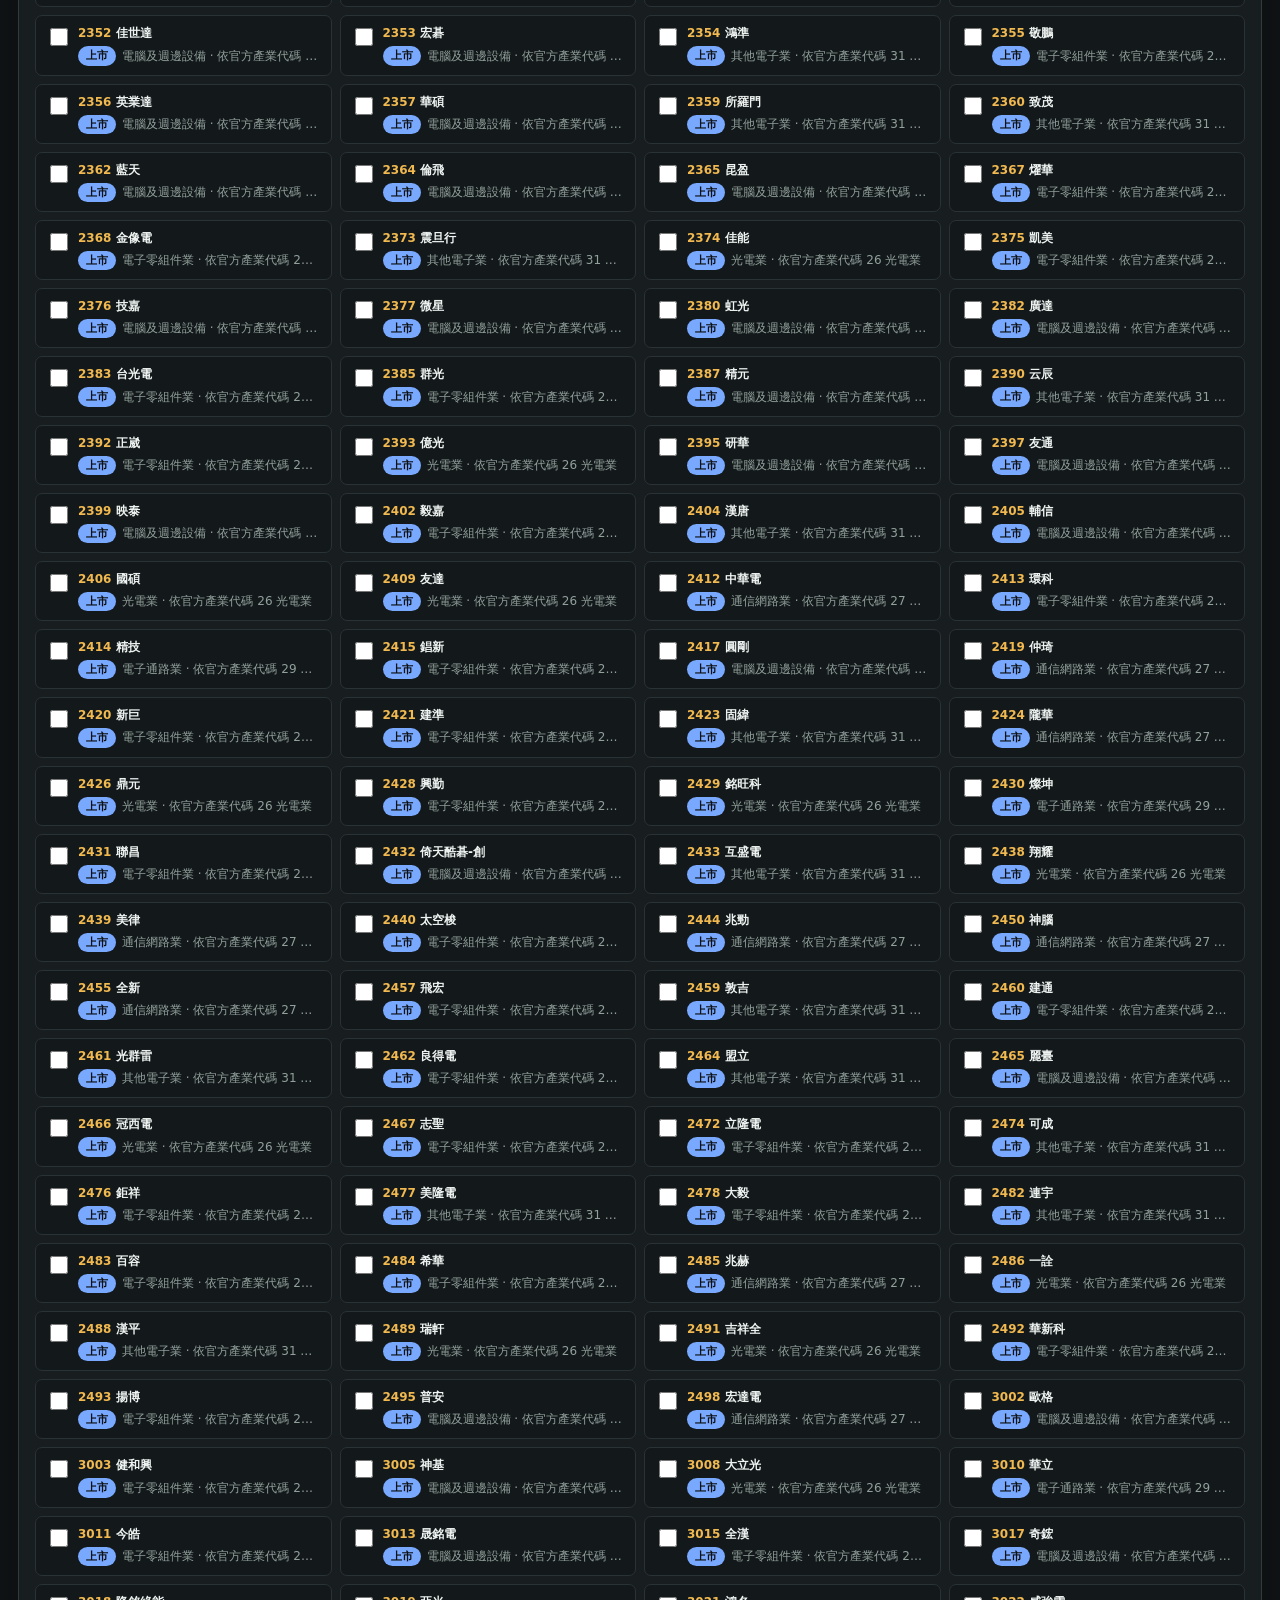
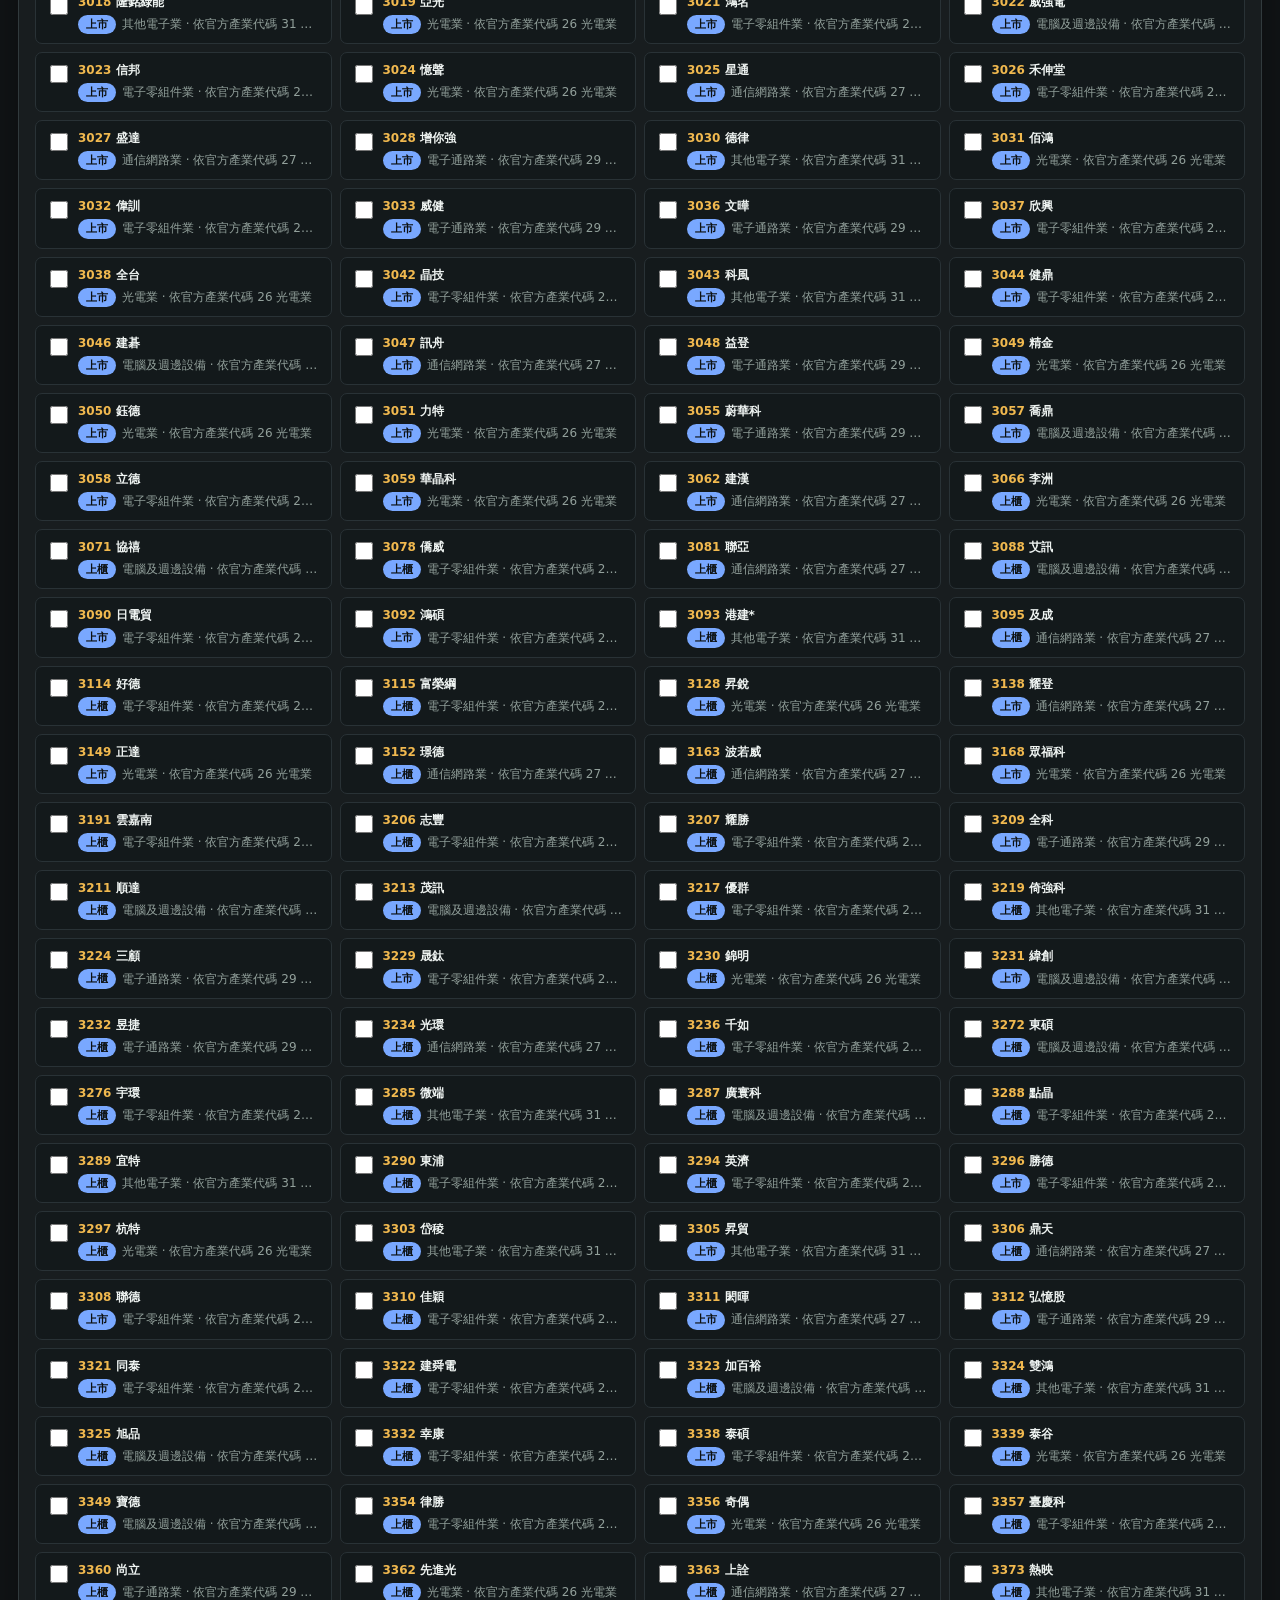
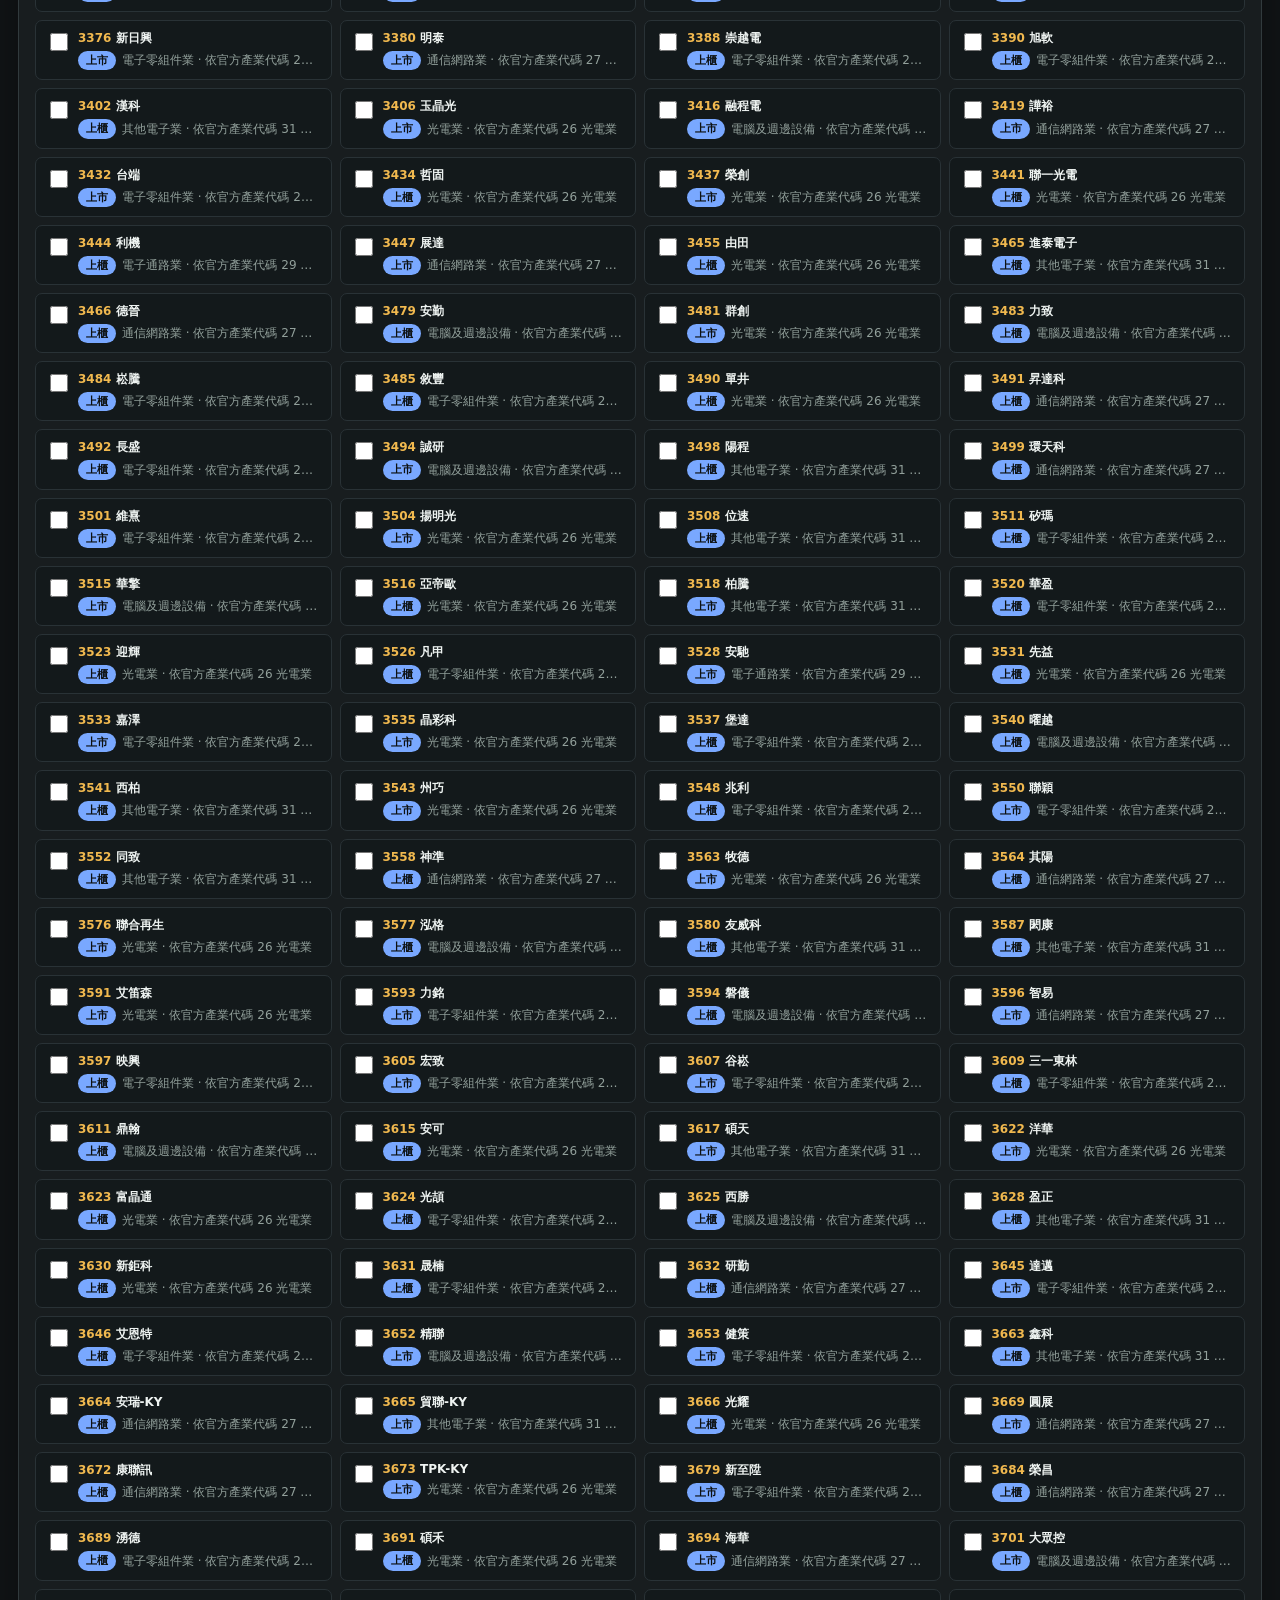
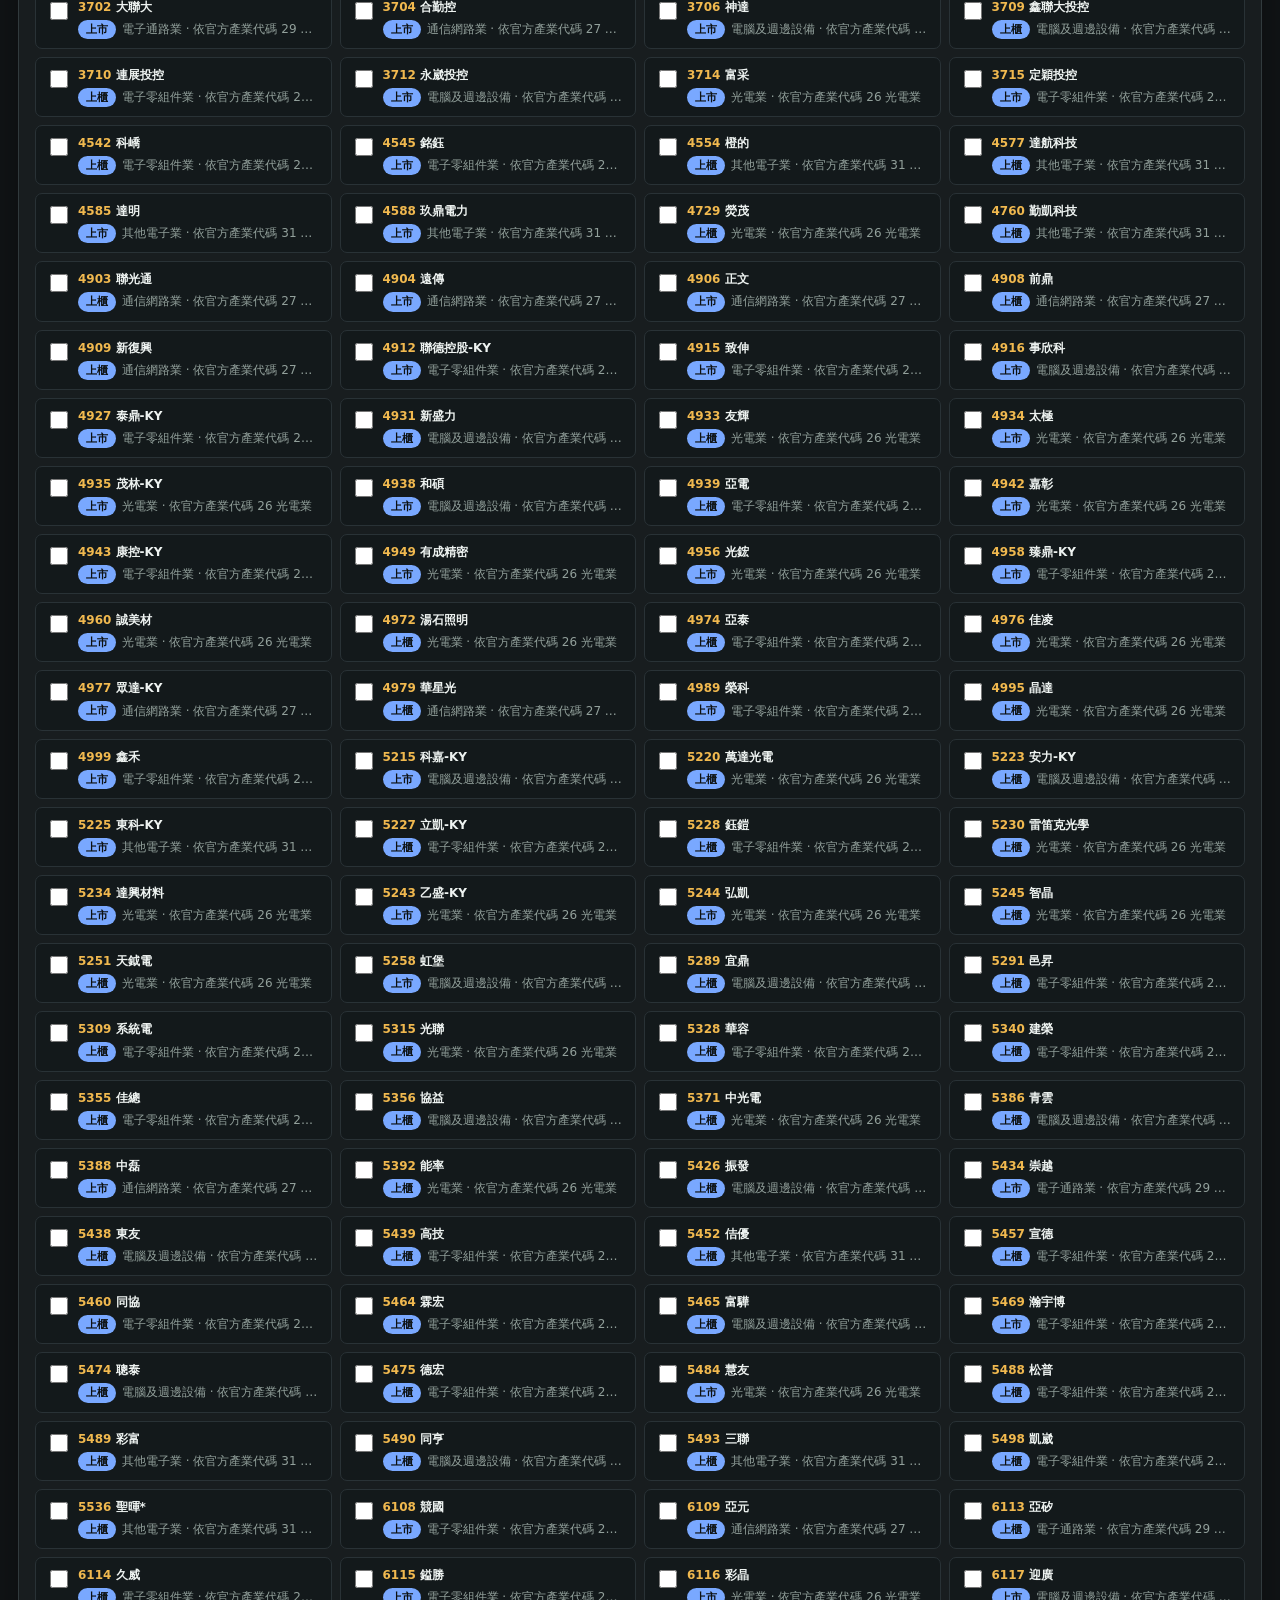
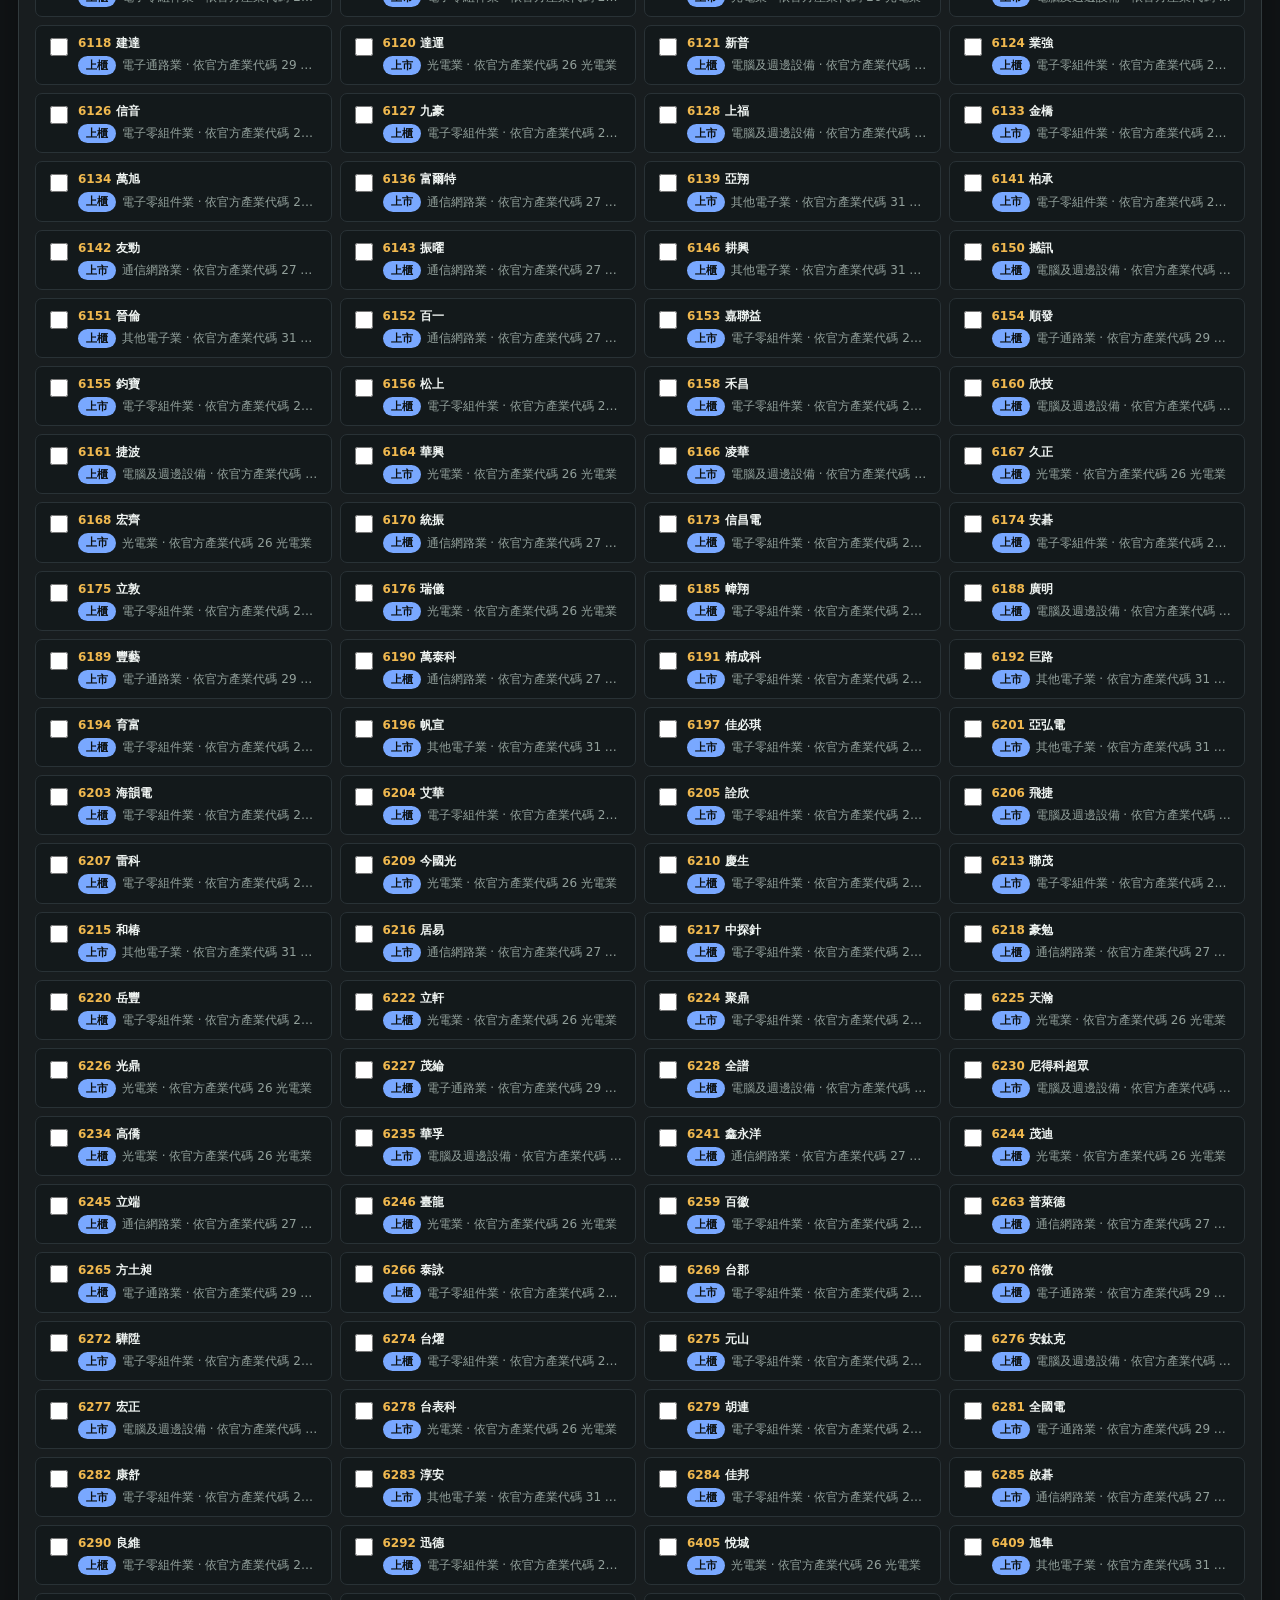
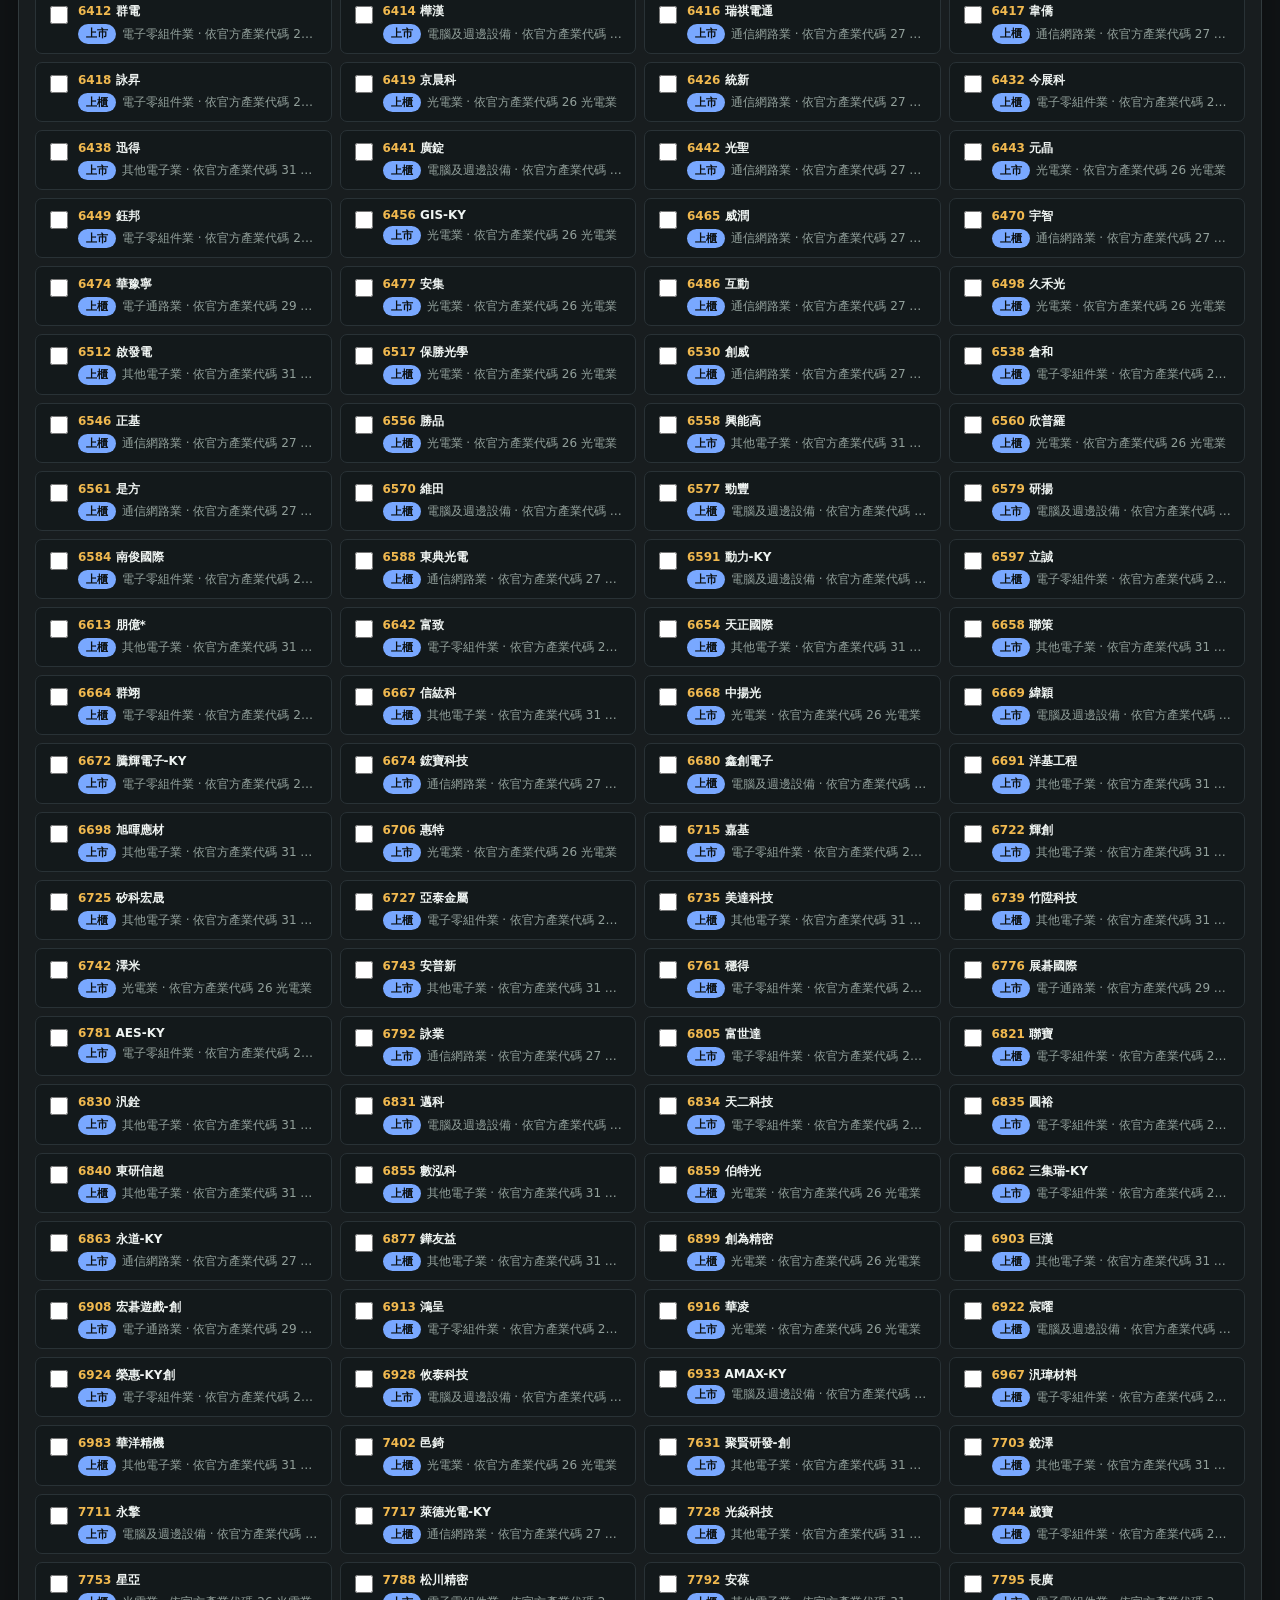
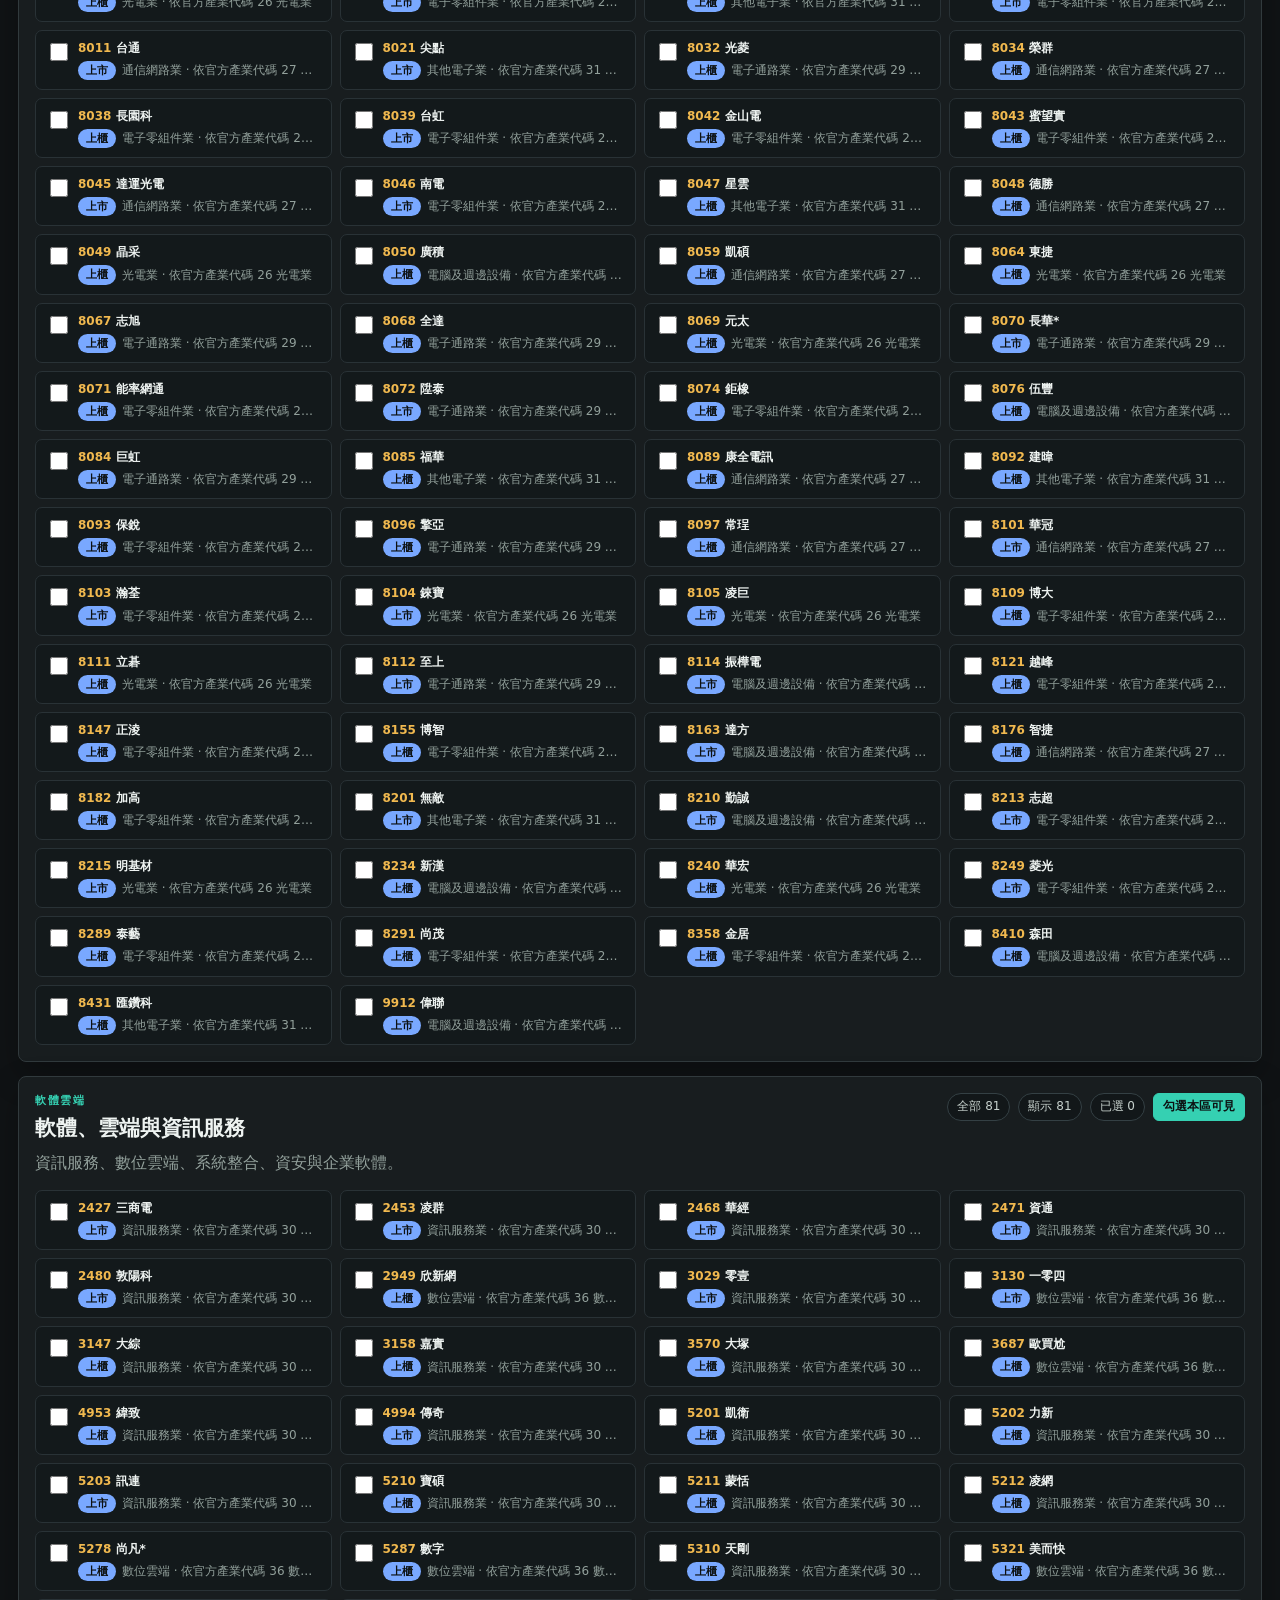
==== commit e3b64748: "Build company observation dashboard workflow" ====
--- a/universe.html
+++ b/universe.html
@@ -3,15 +3,15 @@
 <head>
   <meta charset="UTF-8">
   <meta name="viewport" content="width=device-width, initial-scale=1.0">
-  <title>台股產業研究宇宙</title>
-  <meta name="description" content="依產業模板搜尋、分區與勾選上市上櫃公司，作為後續研究檔建立前的前置篩選器。">
-  <link rel="stylesheet" href="css/universe.css?v=0.16">
+  <title>台股公司庫</title>
+  <meta name="description" content="依產業模板搜尋、分區與勾選上市上櫃公司，作為公司觀察清單的批次篩選工具。">
+  <link rel="stylesheet" href="css/universe.css?v=0.18">
 </head>
 <body>
   <header class="page-header">
     <div>
-      <p class="eyebrow">Research Universe</p>
-      <h1>台股產業研究宇宙</h1>
+      <p class="eyebrow">Company Library</p>
+      <h1>台股公司庫</h1>
       <p class="subtitle">用官方產業代碼建立第一層分類，再用少量可追蹤規則細分成 15 個產業模板。先勾選有興趣的公司，下一步再建立研究檔與接資料。</p>
     </div>
     <nav class="header-actions" aria-label="頁面切換">
@@ -70,13 +70,13 @@
       <div id="selected-list" class="selected-list"></div>
       <div class="selection-actions">
         <button id="save-seed-button" type="button">保存候選種子</button>
-        <button id="start-research-button" type="button" class="primary-action">開始建立研究檔</button>
+        <button id="start-research-button" type="button" class="primary-action">加入研究並更新</button>
       </div>
     </section>
 
     <section id="template-sections" class="template-sections" aria-live="polite"></section>
   </main>
 
-  <script src="js/universe.js?v=0.16"></script>
+  <script src="js/universe.js?v=0.18"></script>
 </body>
 </html>
--- a/css/universe.css
+++ b/css/universe.css
@@ -303,9 +303,9 @@
 
 .company-row {
   display: grid;
-  grid-template-columns: 24px minmax(0, 1fr) auto;
+  grid-template-columns: 24px minmax(0, 1fr);
   gap: 8px;
-  align-items: center;
+  align-items: start;
   min-height: 58px;
   padding: 9px 10px;
   background: #13191b;
@@ -320,6 +320,8 @@
 }
 
 .company-main {
+  display: grid;
+  gap: 4px;
   min-width: 0;
 }
 
@@ -332,10 +334,17 @@
 }
 
 .company-sub {
-  margin-top: 4px;
+  display: flex;
+  min-width: 0;
+  gap: 6px;
+  align-items: center;
+  color: var(--muted);
+  font-size: 12px;
+}
+
+.company-industry {
+  min-width: 0;
   overflow: hidden;
-  color: var(--muted);
-  font-size: 12px;
   text-overflow: ellipsis;
   white-space: nowrap;
 }
@@ -346,12 +355,17 @@
 }
 
 .market-badge {
+  flex: 0 0 auto;
+  min-width: 38px;
   padding: 3px 6px;
   color: var(--ink);
   background: var(--blue);
   border-radius: 999px;
   font-size: 11px;
   font-weight: 800;
+  line-height: 1.2;
+  text-align: center;
+  white-space: nowrap;
 }
 
 .empty-state,
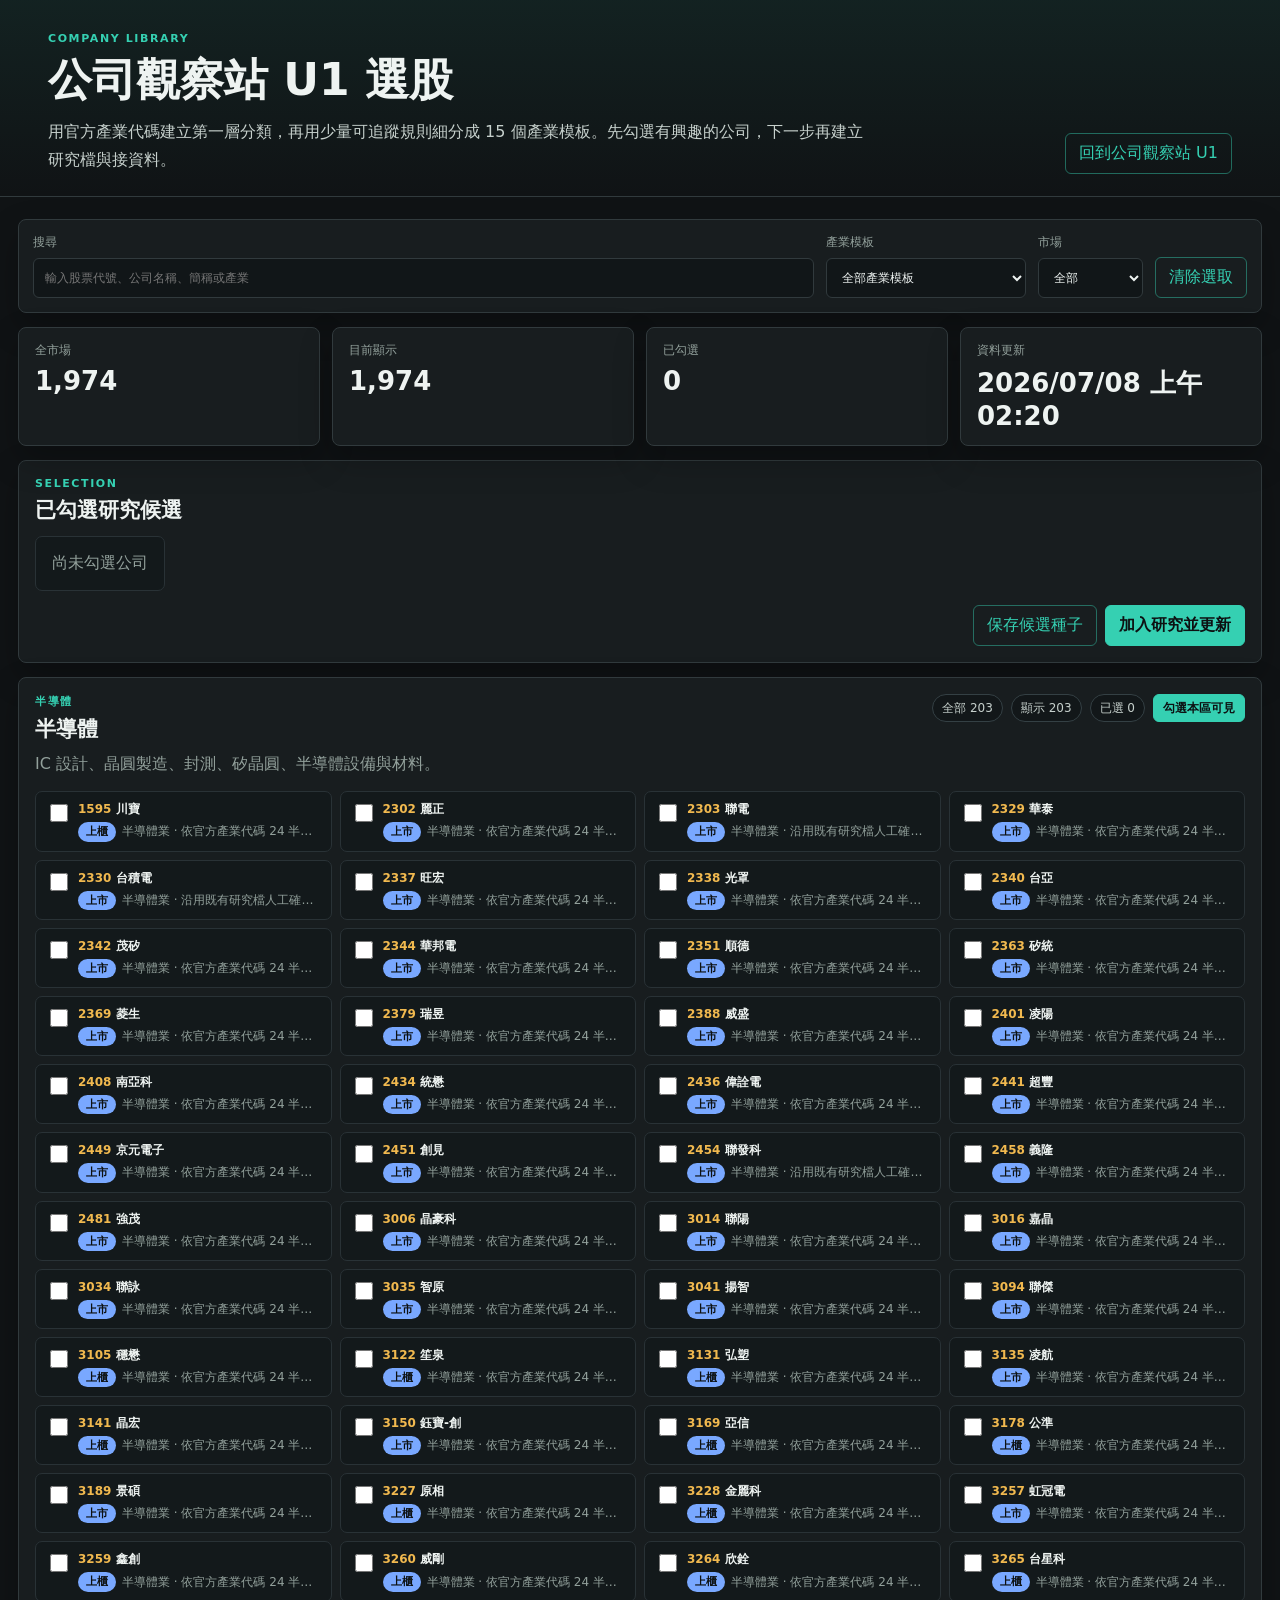
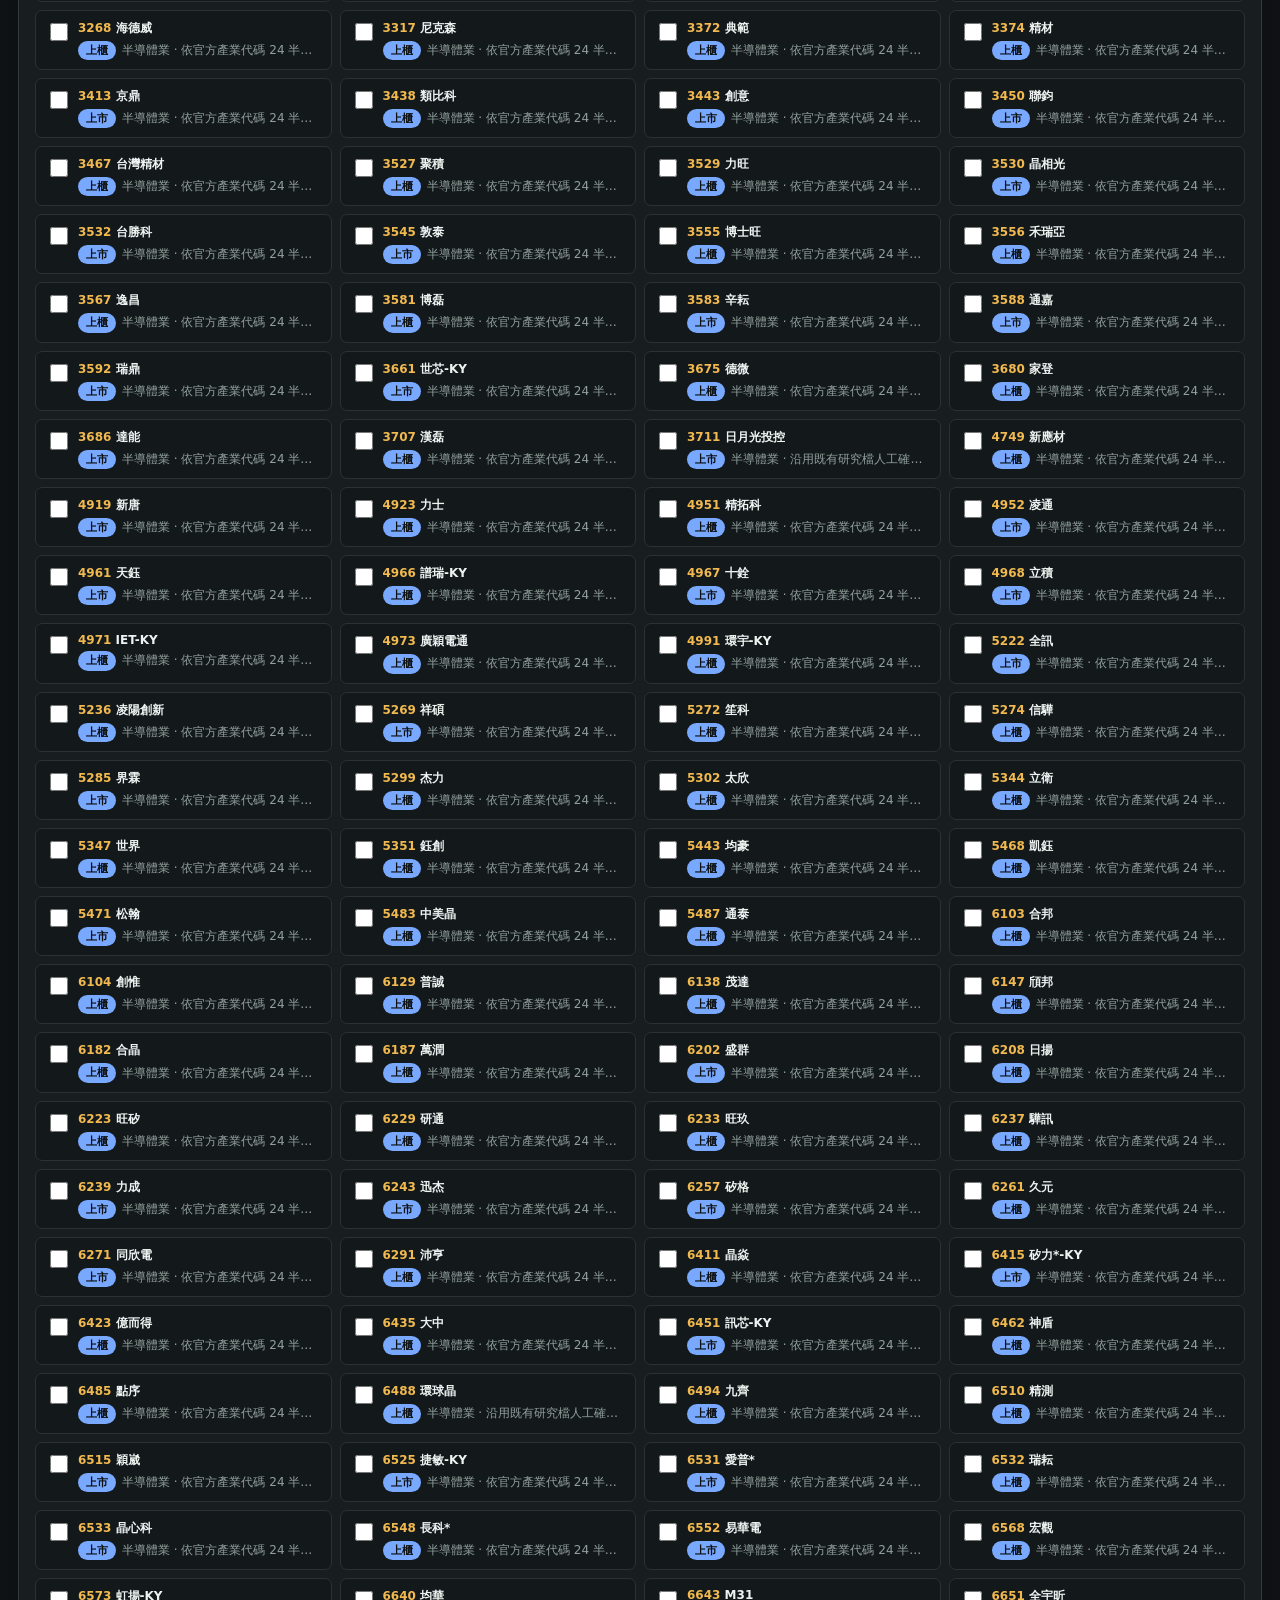
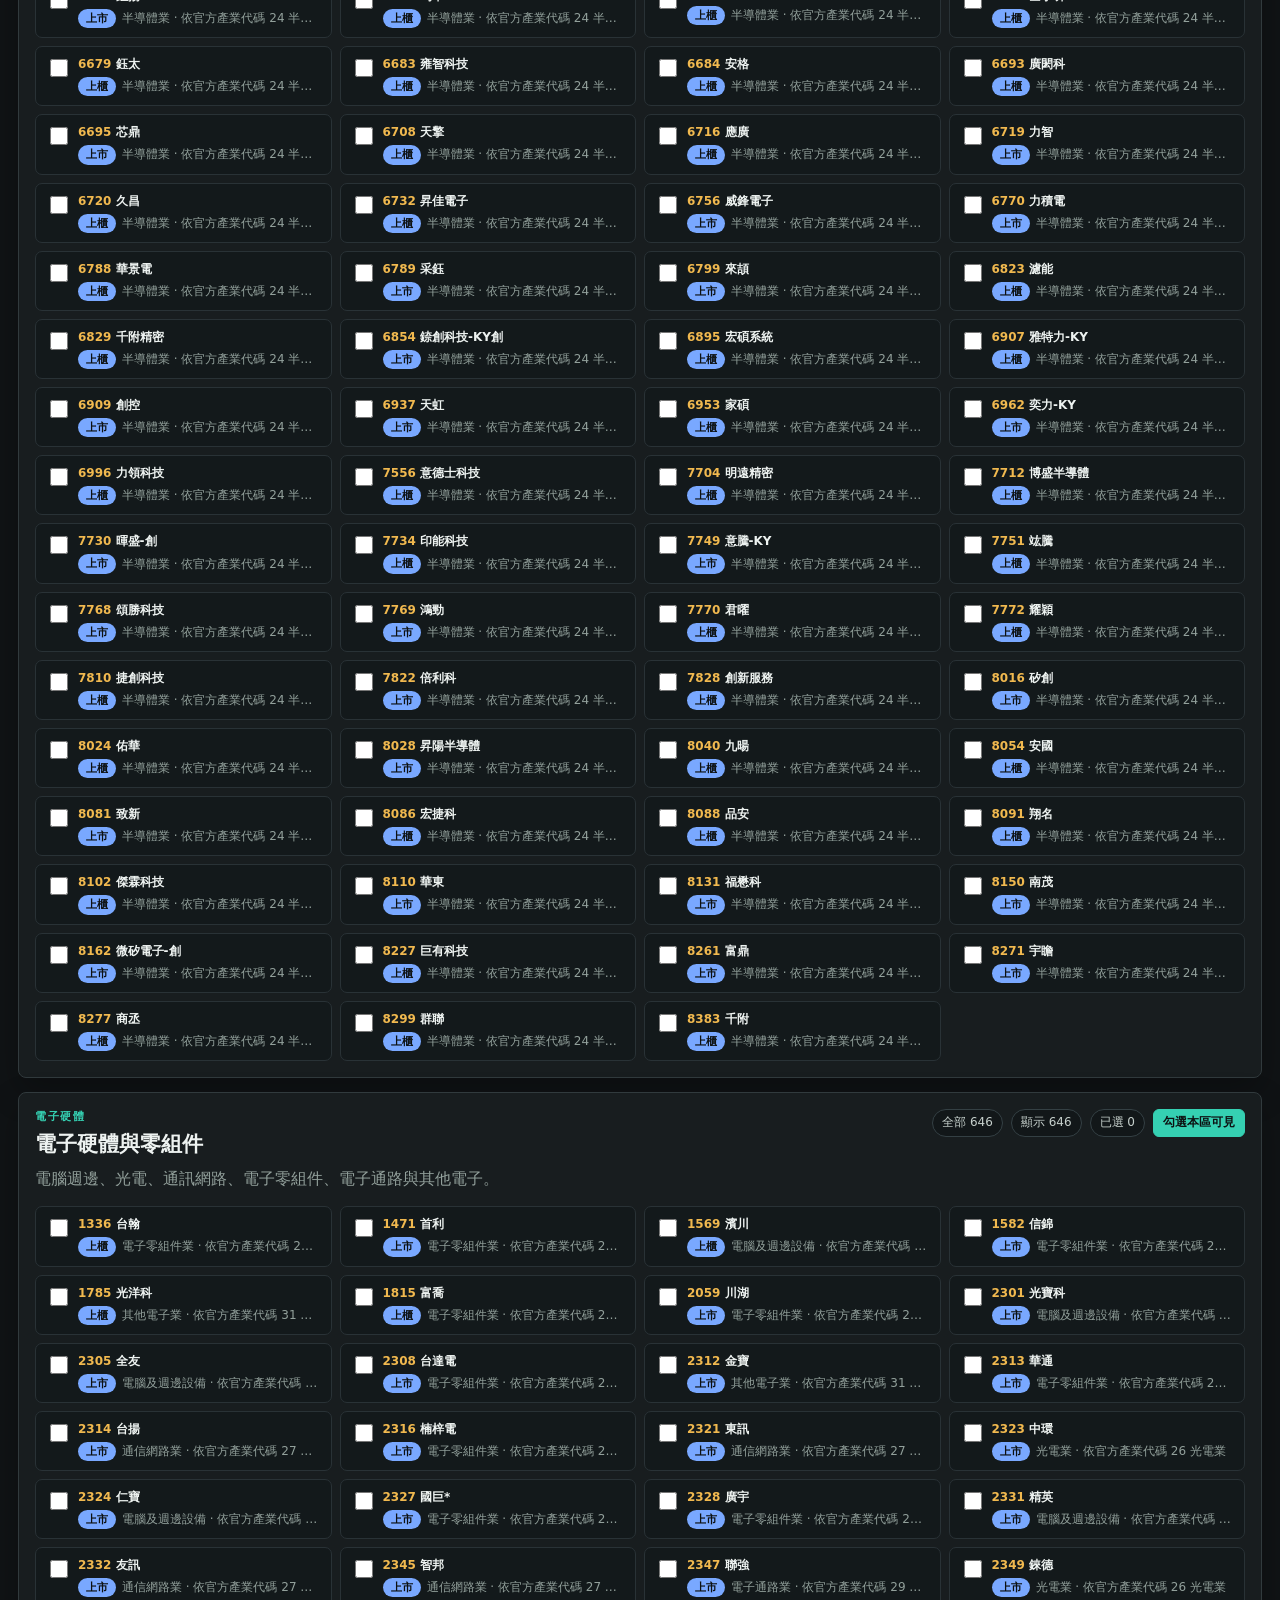
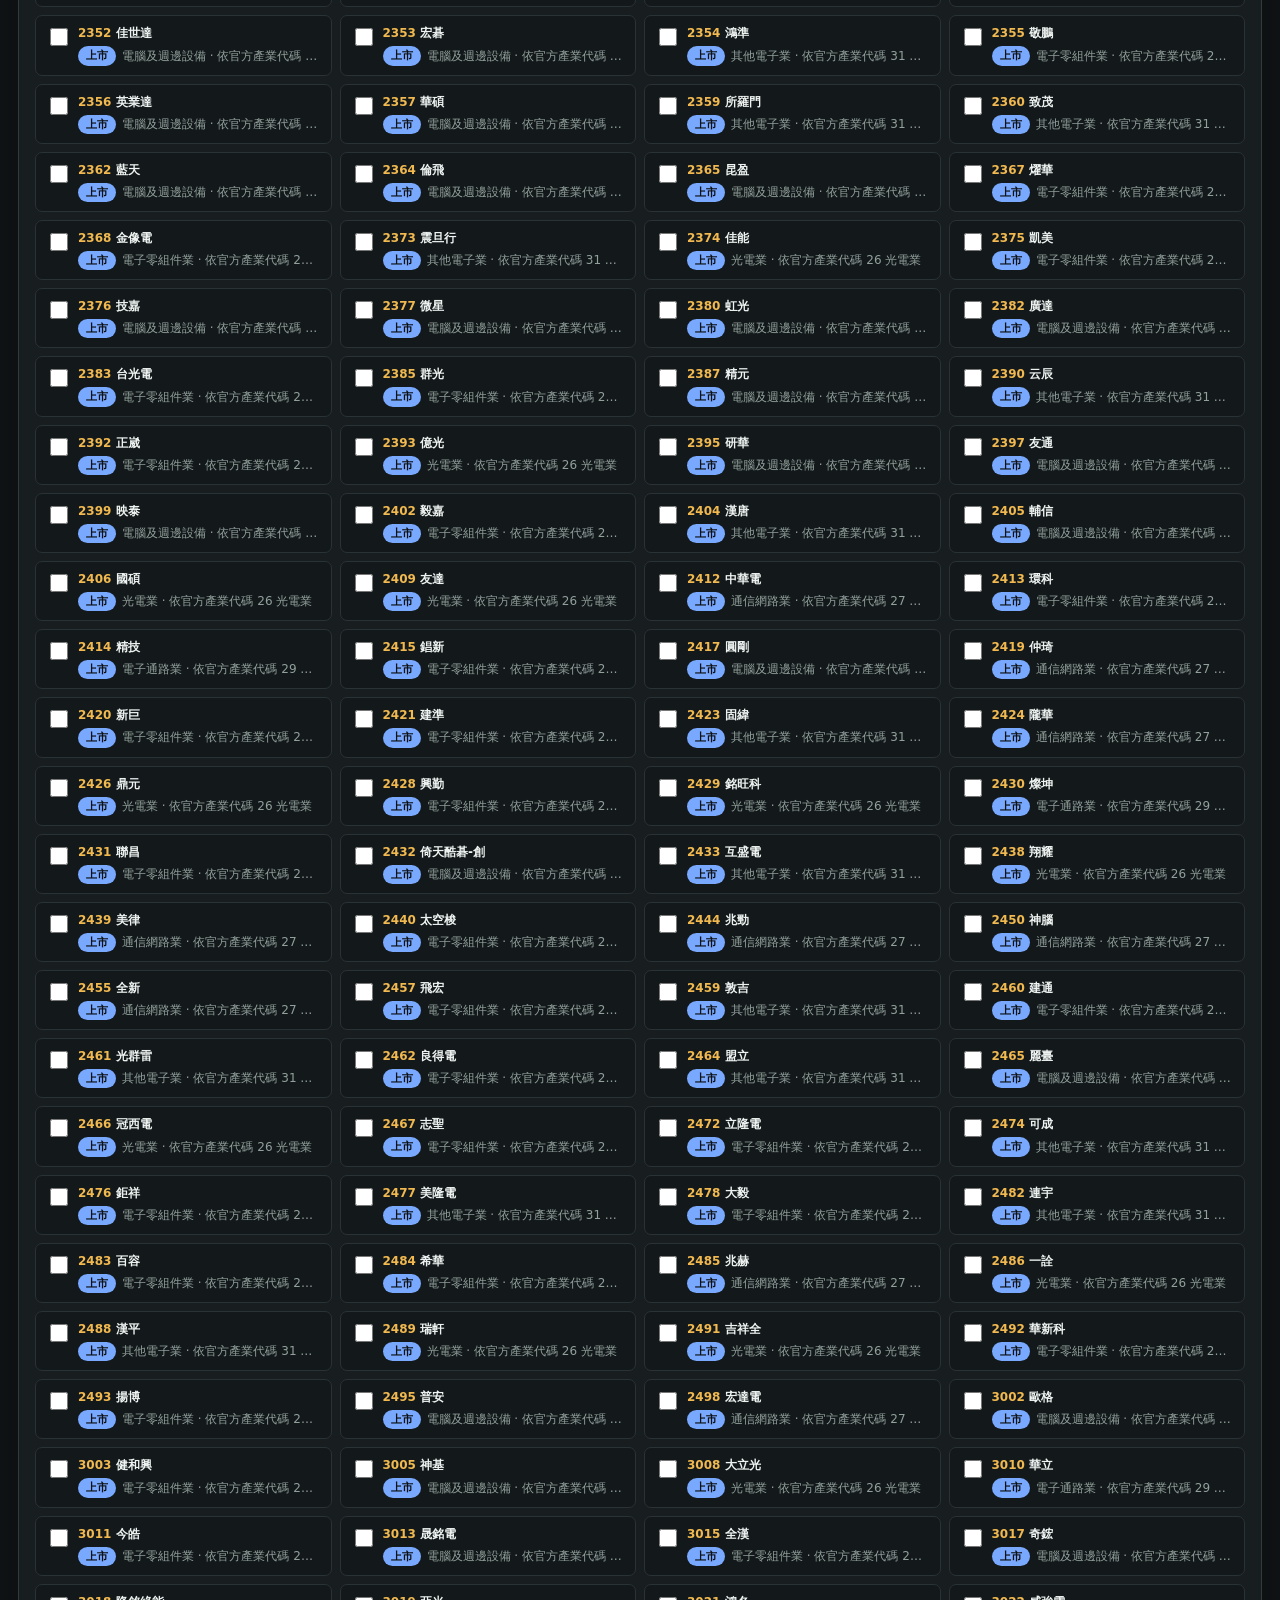
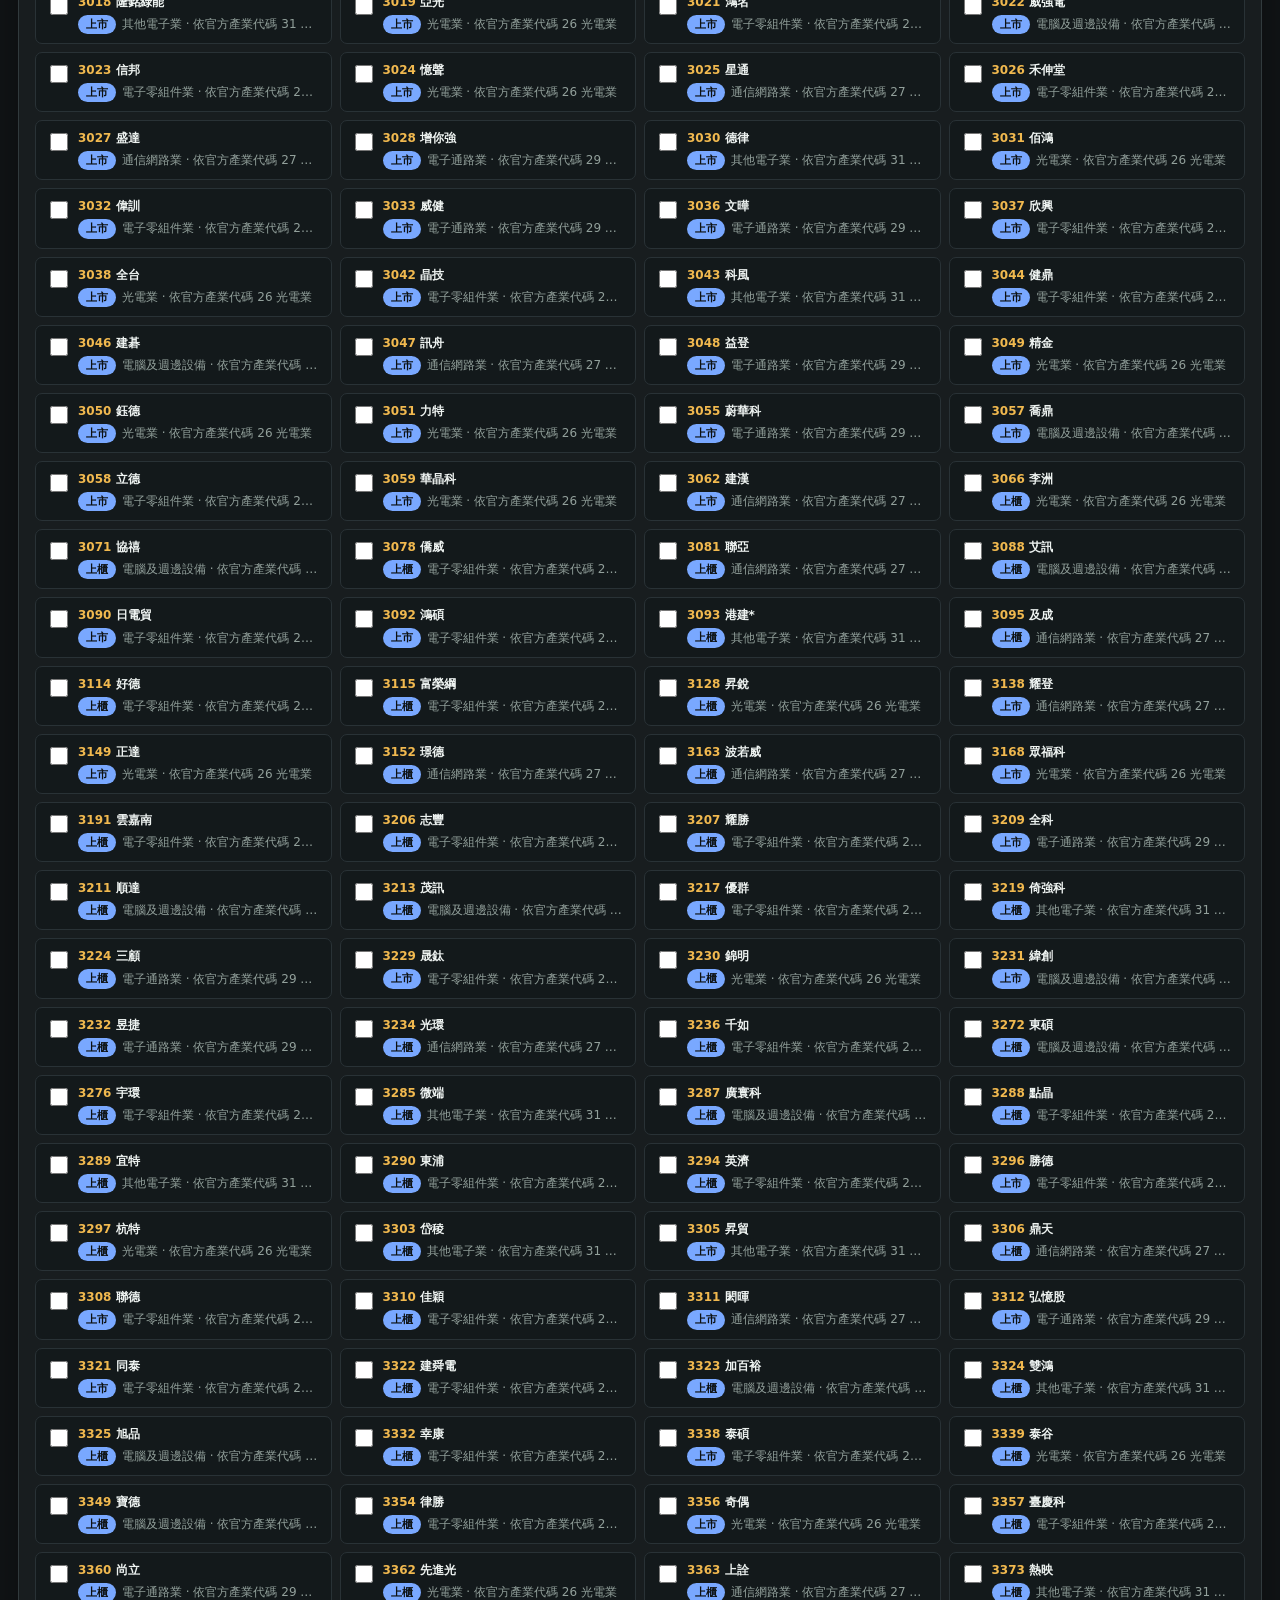
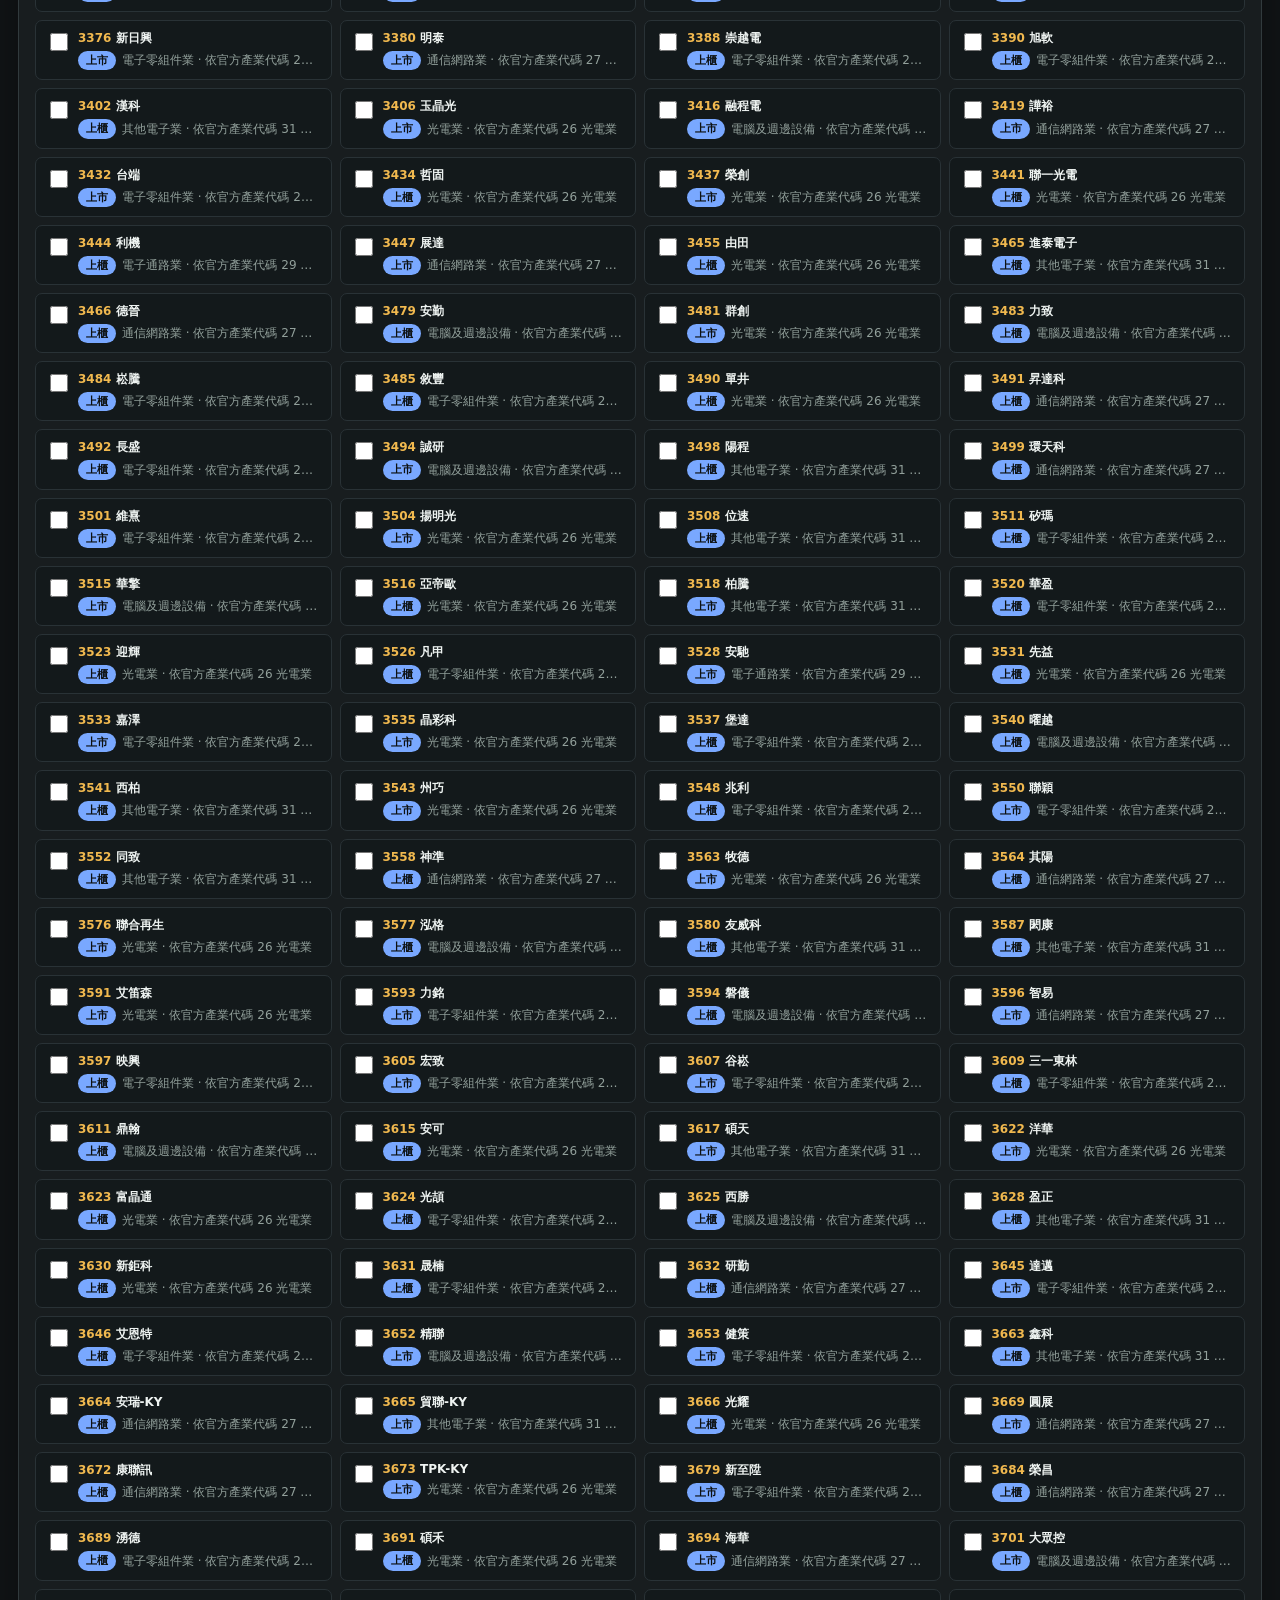
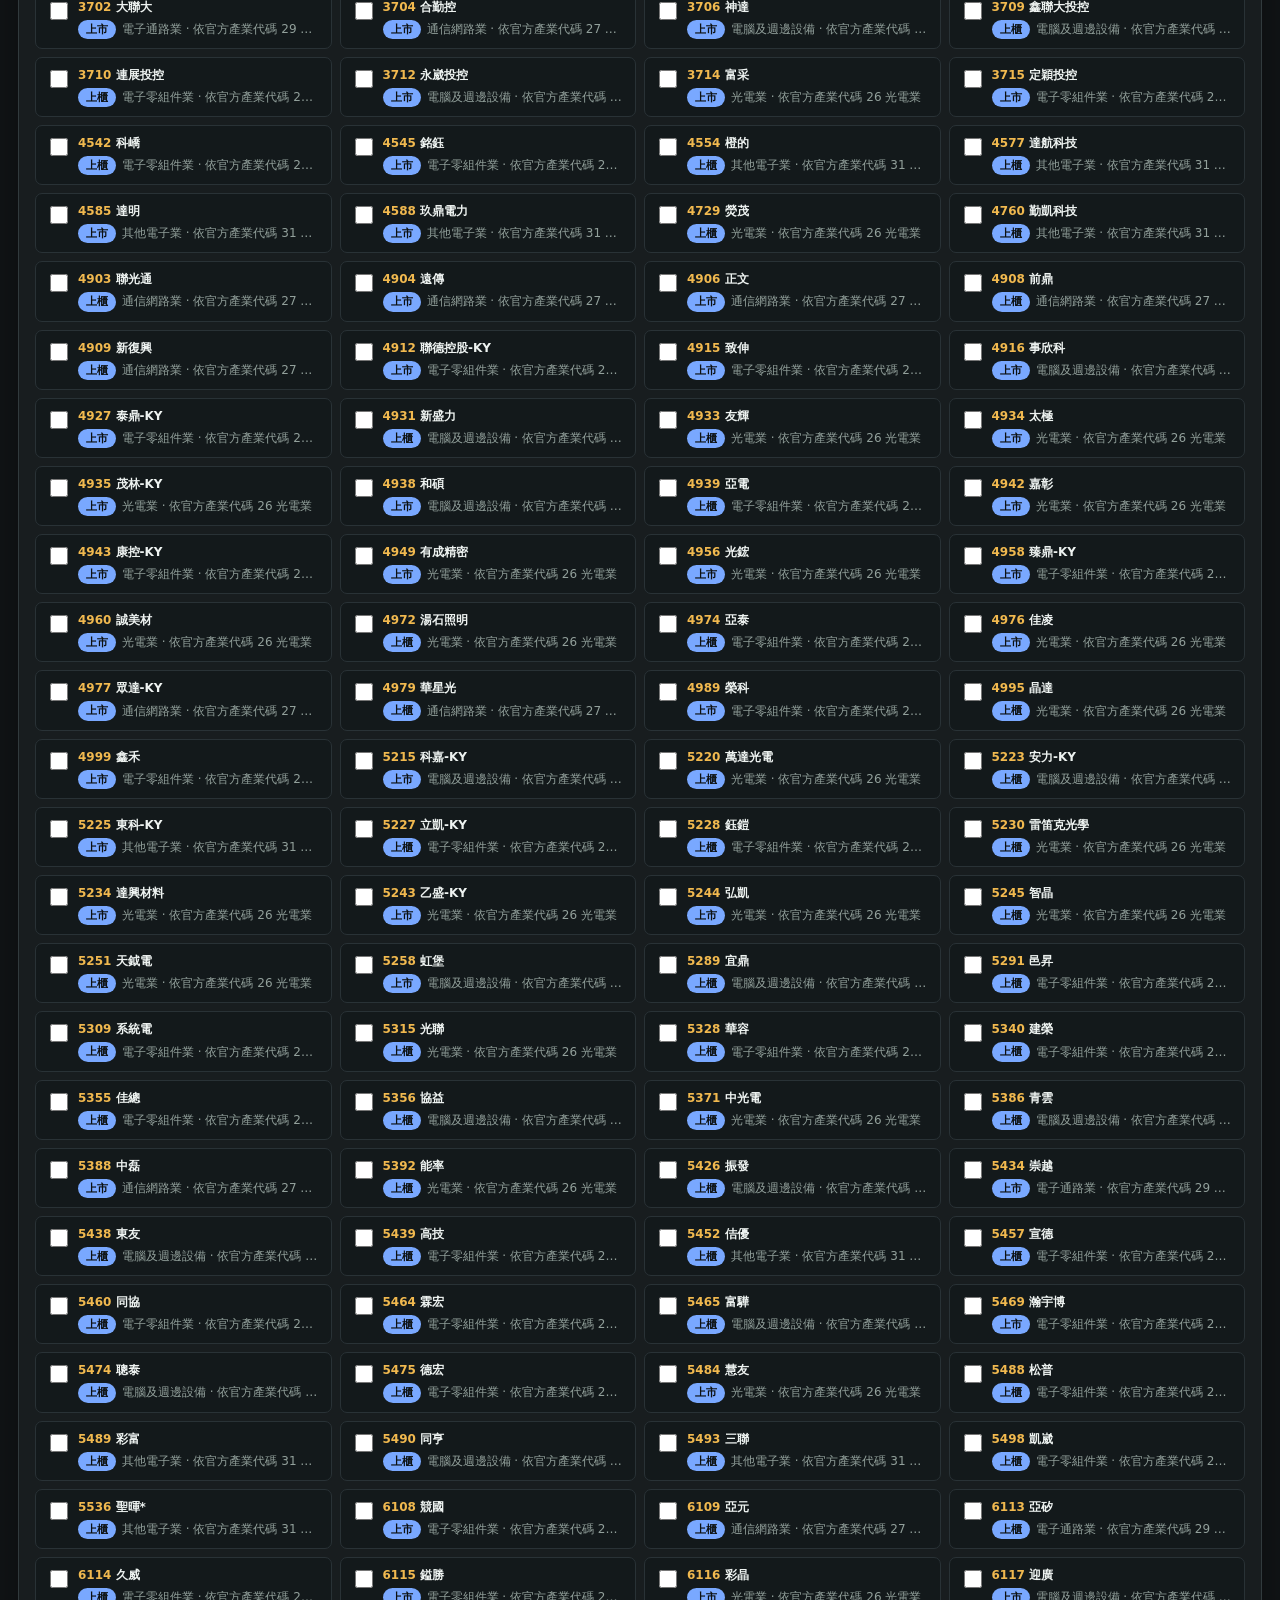
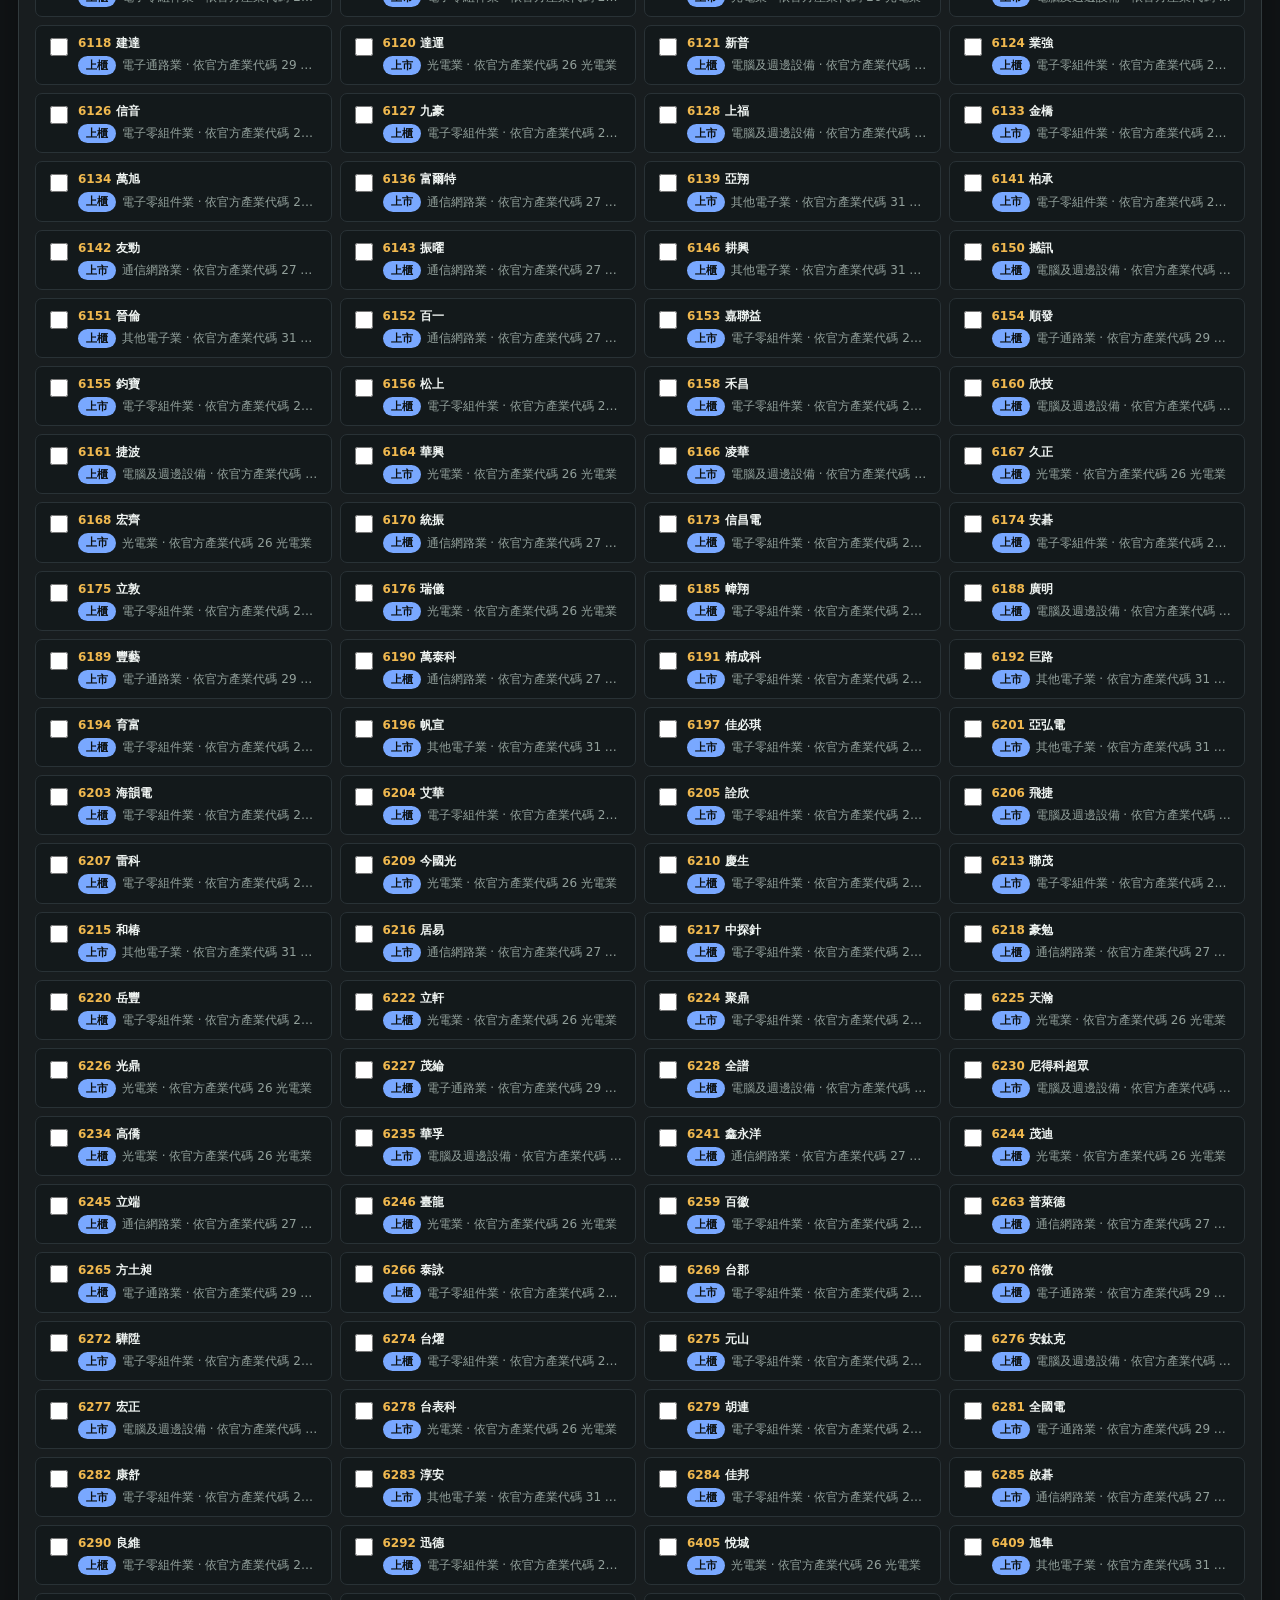
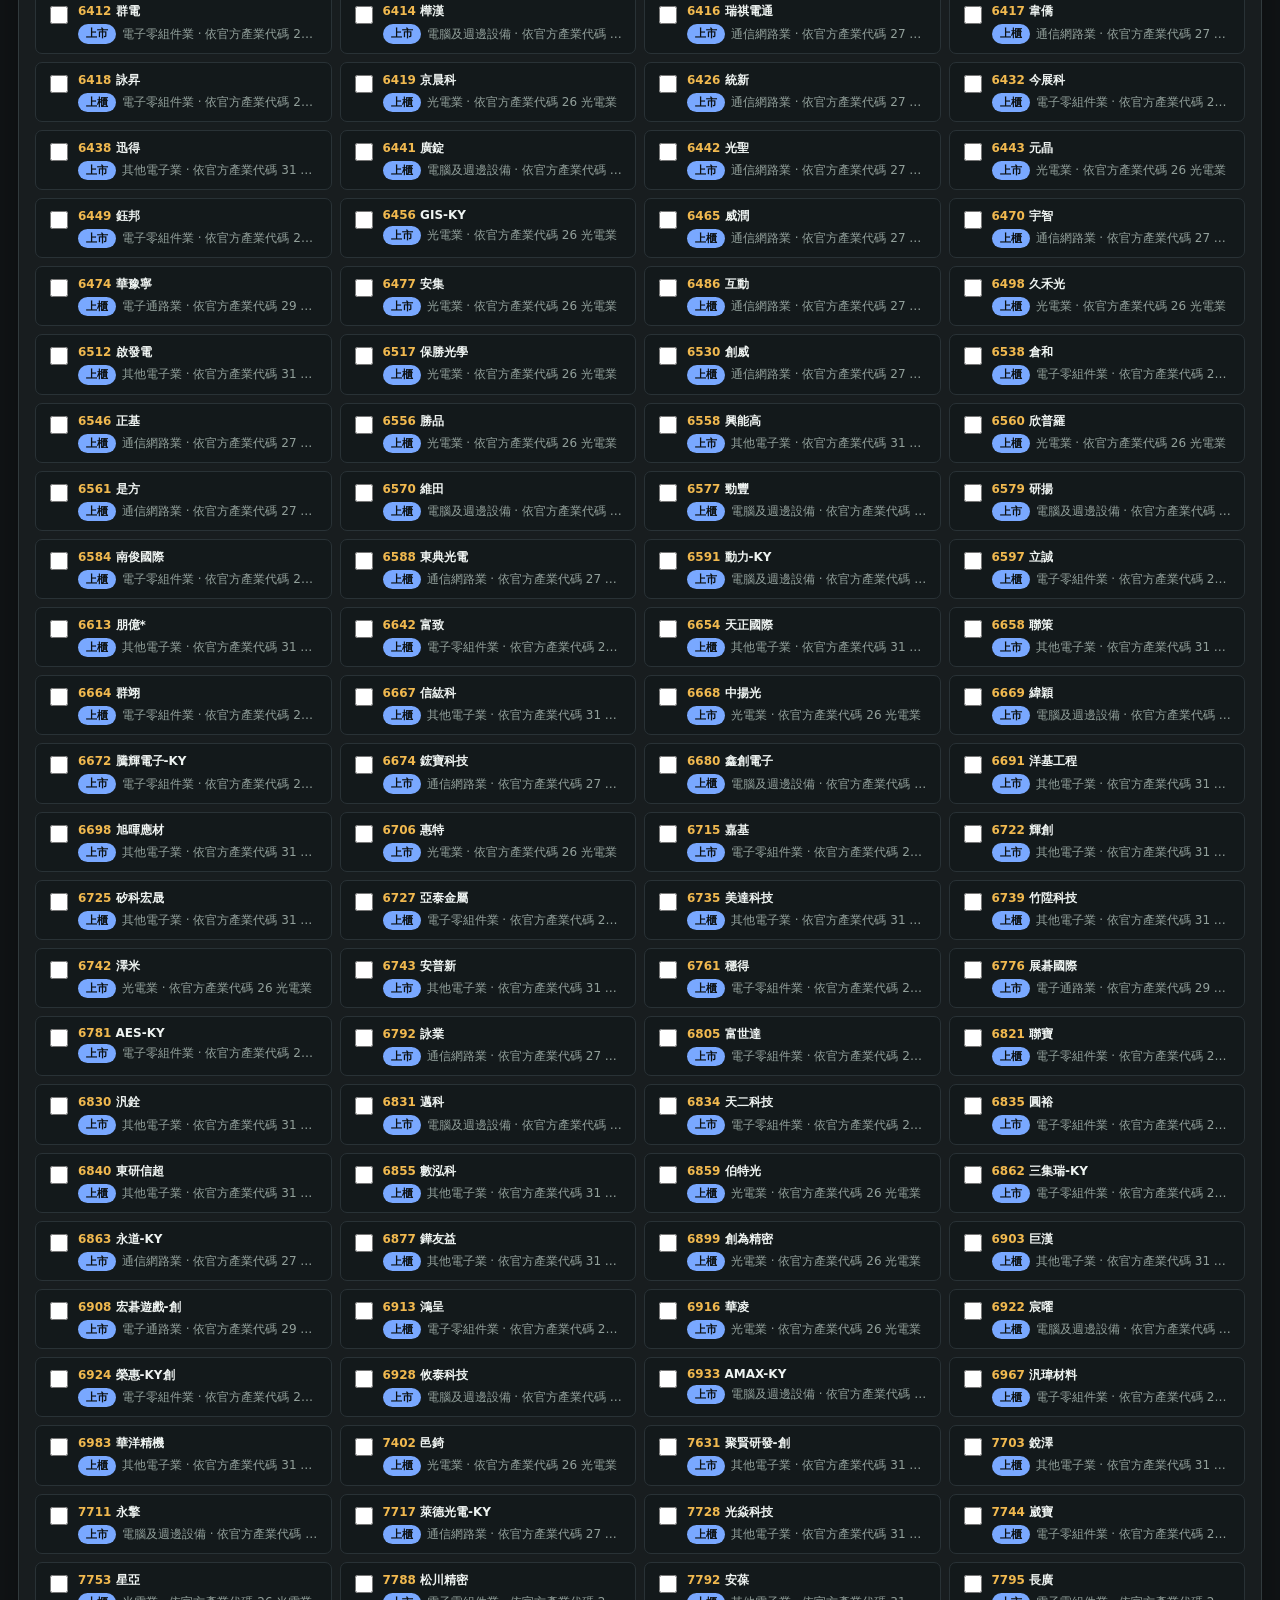
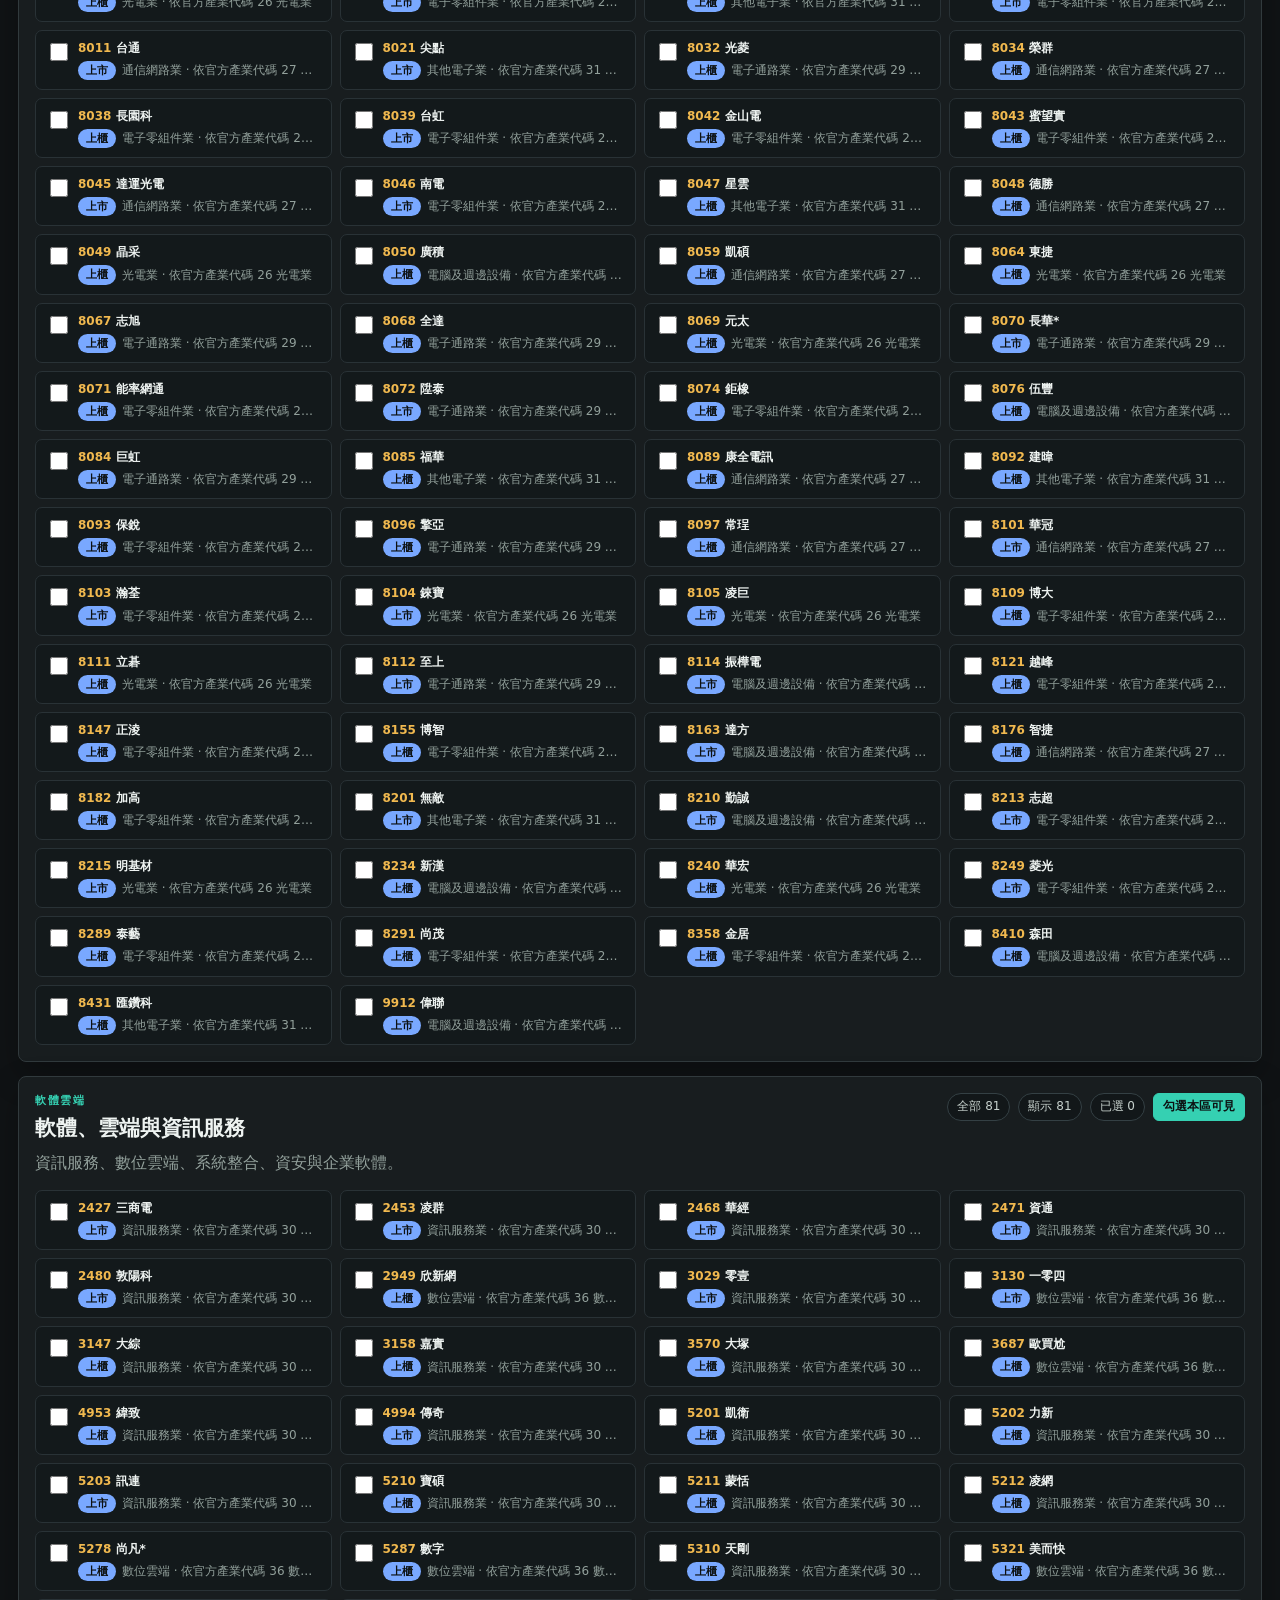
==== commit 3e1cb48a: "feat: add five independent watch universes" ====
--- a/universe.html
+++ b/universe.html
@@ -3,19 +3,25 @@
 <head>
   <meta charset="UTF-8">
   <meta name="viewport" content="width=device-width, initial-scale=1.0">
-  <title>台股公司庫</title>
+  <title>公司觀察站 U1 選股</title>
   <meta name="description" content="依產業模板搜尋、分區與勾選上市上櫃公司，作為公司觀察清單的批次篩選工具。">
-  <link rel="stylesheet" href="css/universe.css?v=0.18">
+  <script>
+    (() => {
+      const base = location.hostname.endsWith("github.io") ? "/company-research-radar/" : "/";
+      document.write(`<base href="${base}">`);
+    })();
+  </script>
+  <link rel="stylesheet" href="css/universe.css?v=0.19">
 </head>
 <body>
   <header class="page-header">
     <div>
       <p class="eyebrow">Company Library</p>
-      <h1>台股公司庫</h1>
+      <h1 id="universe-page-title">公司觀察站 U1 選股</h1>
       <p class="subtitle">用官方產業代碼建立第一層分類，再用少量可追蹤規則細分成 15 個產業模板。先勾選有興趣的公司，下一步再建立研究檔與接資料。</p>
     </div>
     <nav class="header-actions" aria-label="頁面切換">
-      <a href="index.html">回到評分儀表板</a>
+      <a id="dashboard-back-link" href="index.html">回到公司觀察站 U1</a>
     </nav>
   </header>
 
@@ -77,6 +83,6 @@
     <section id="template-sections" class="template-sections" aria-live="polite"></section>
   </main>
 
-  <script src="js/universe.js?v=0.18"></script>
+  <script src="js/universe.js?v=0.19"></script>
 </body>
 </html>
